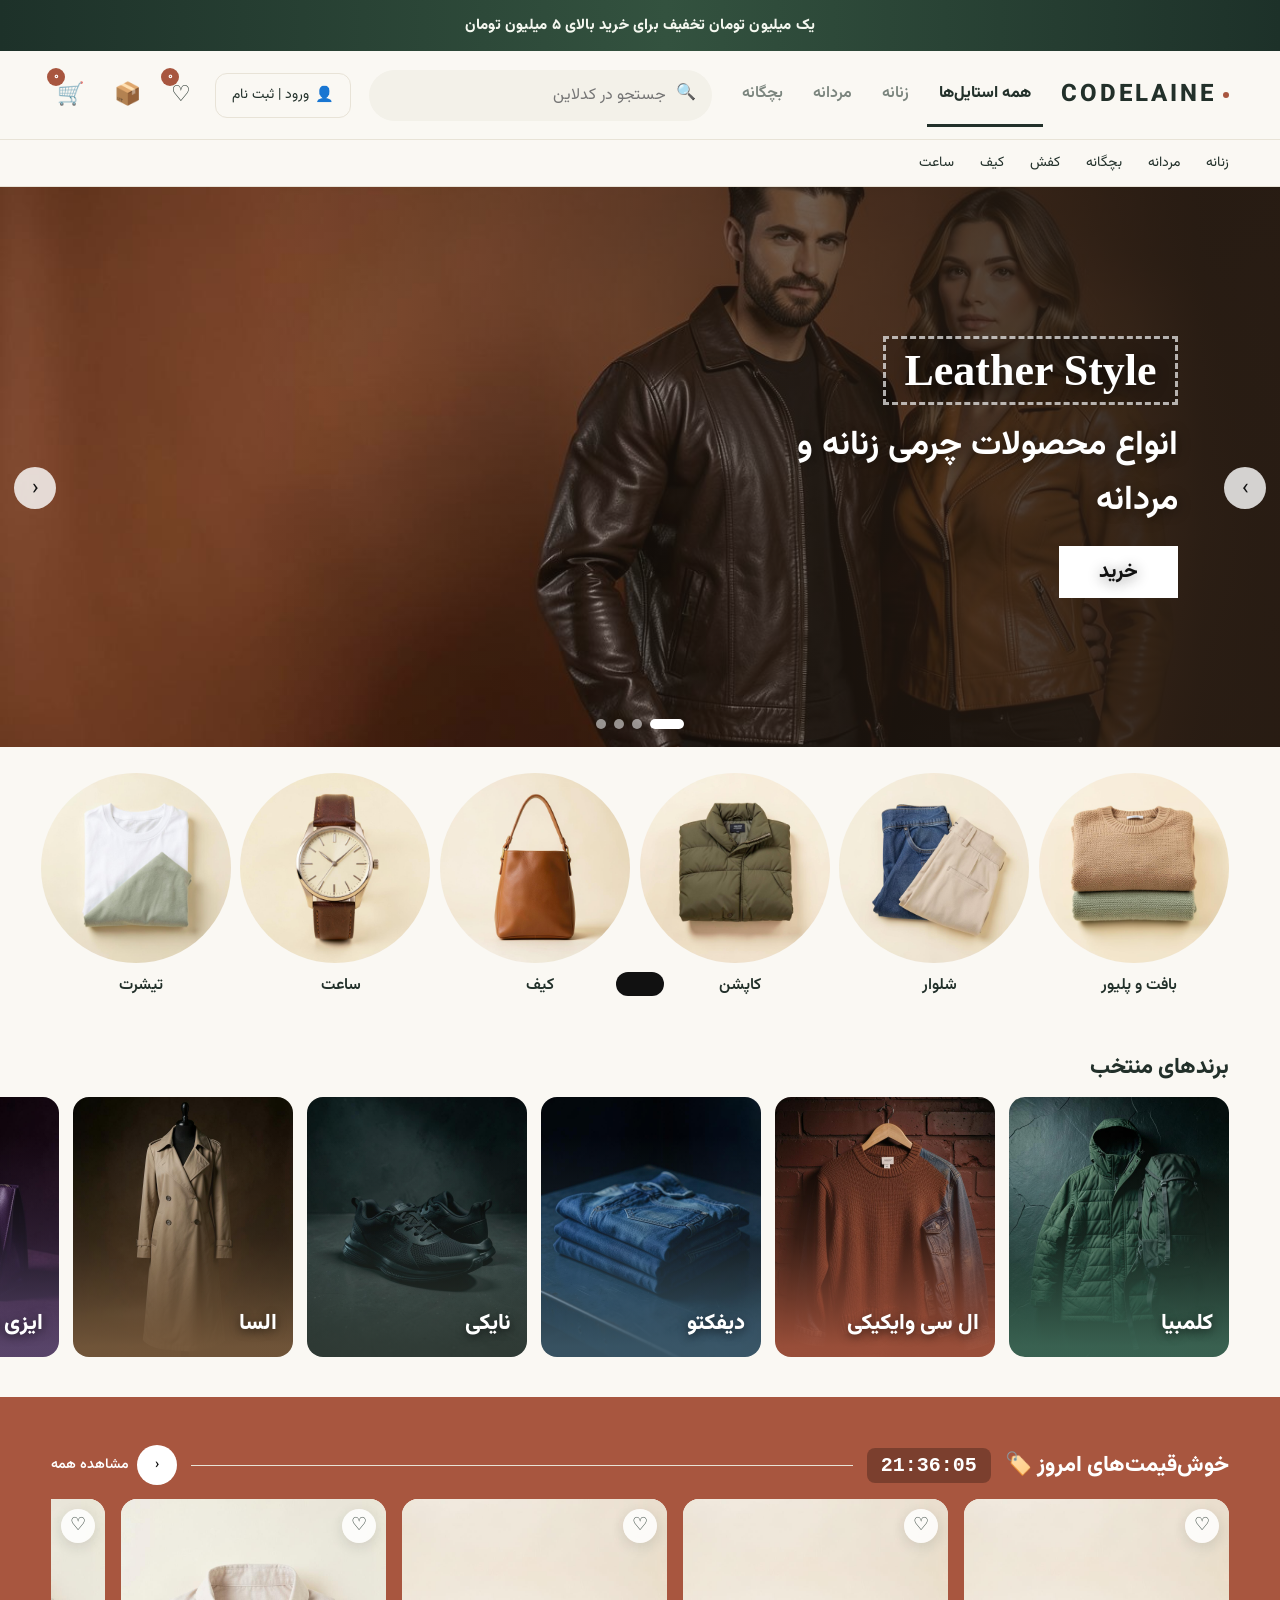
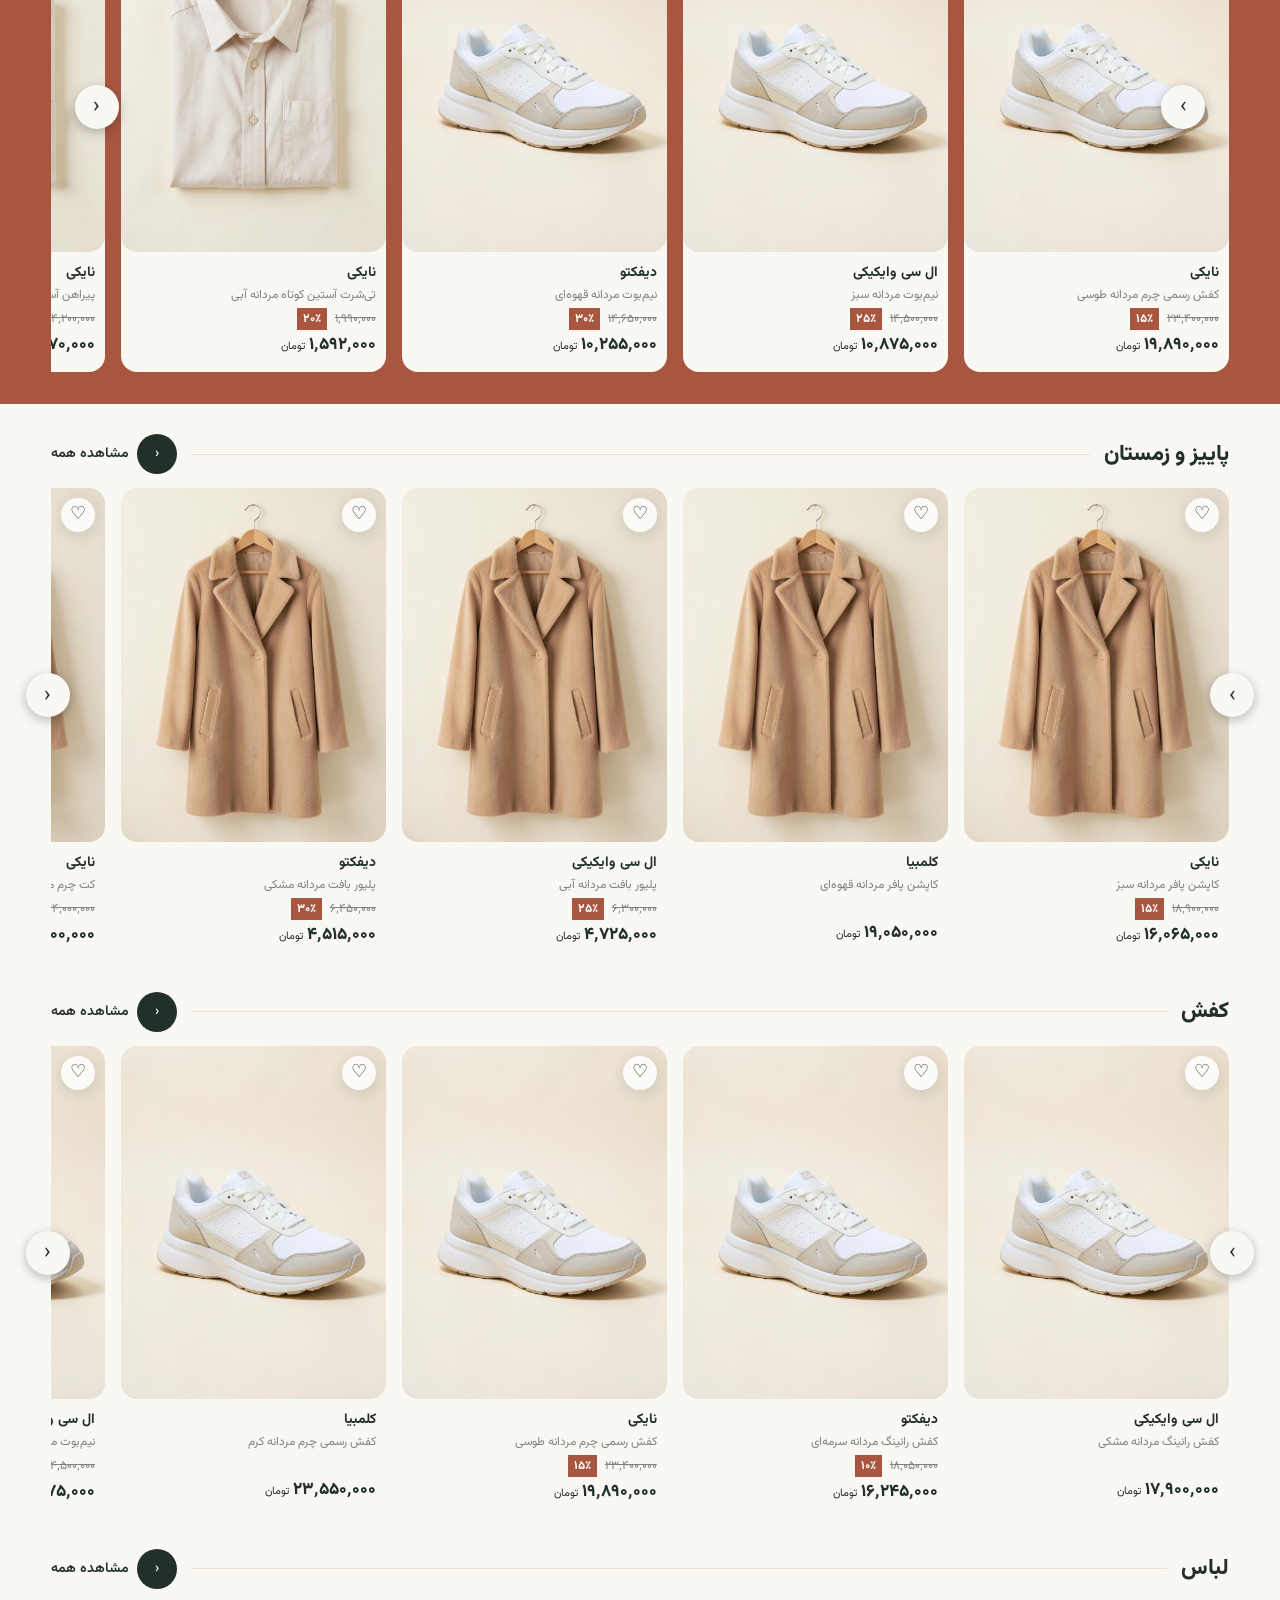
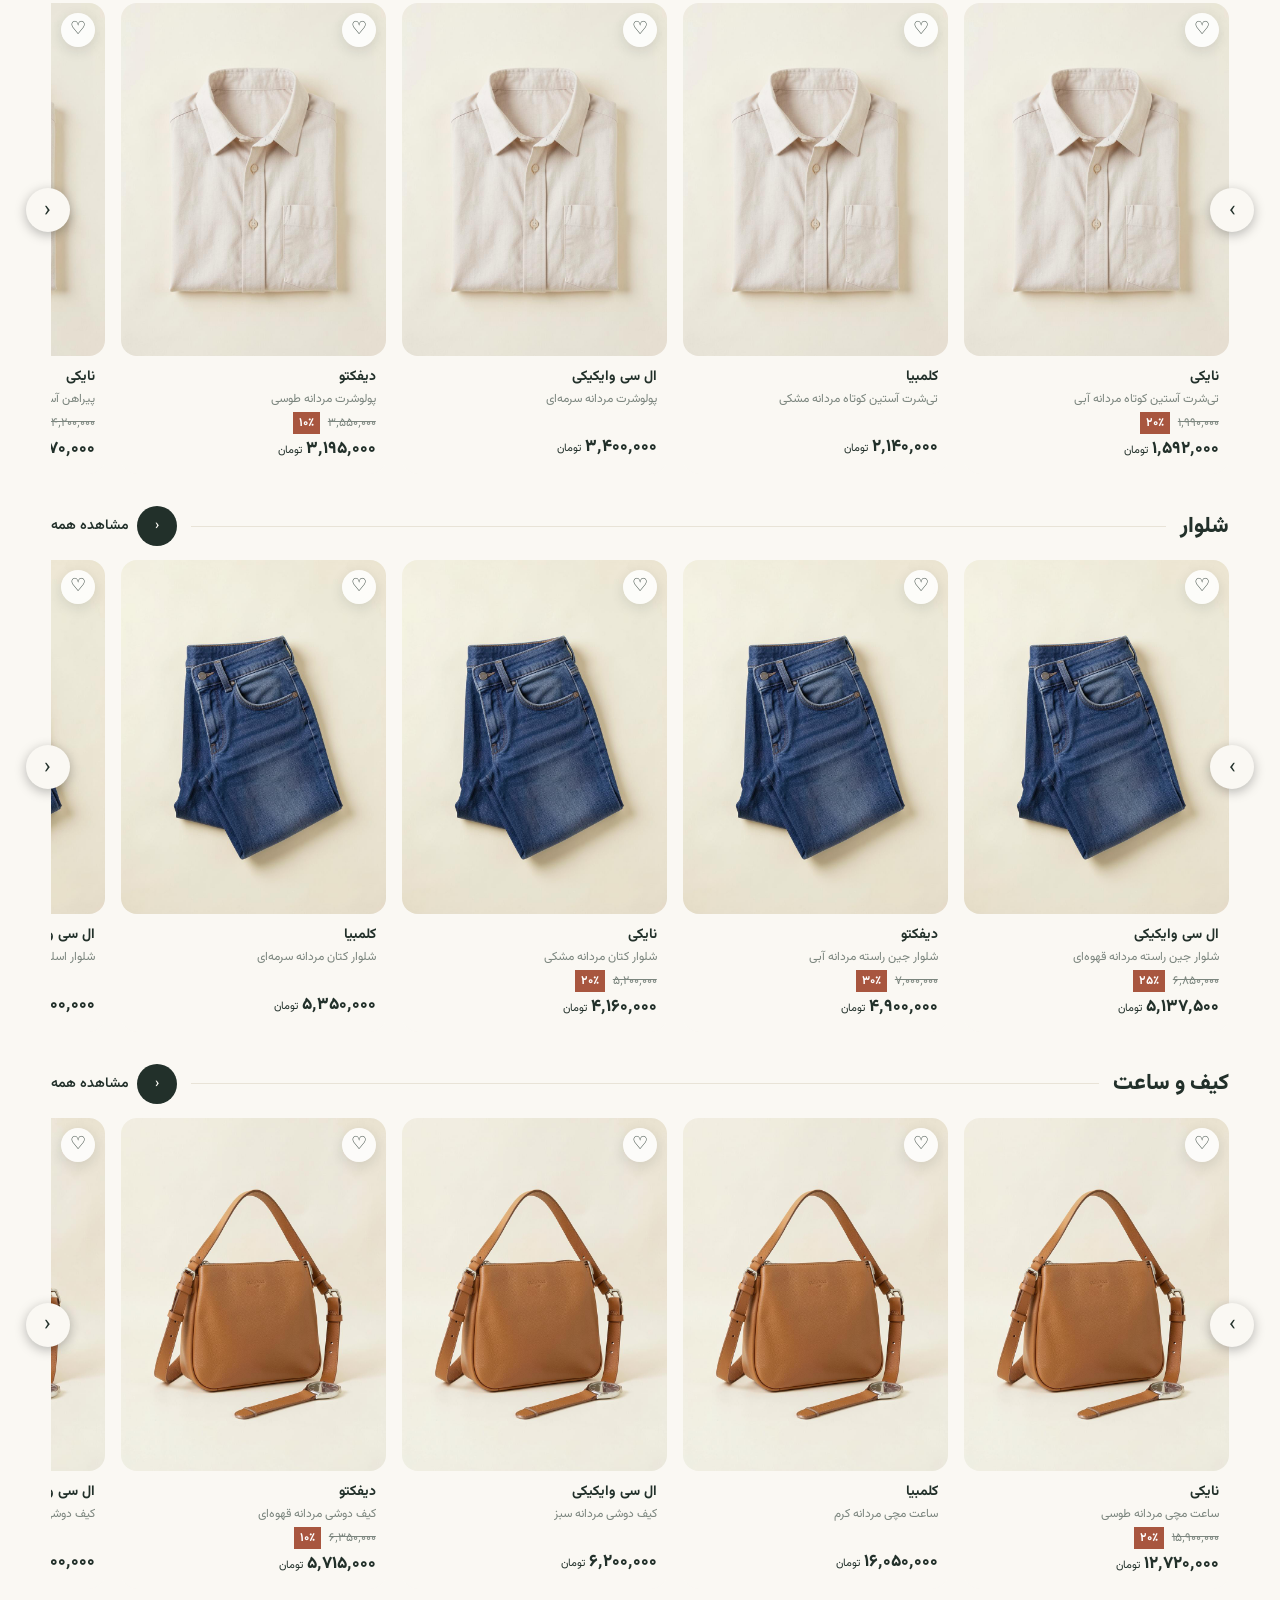
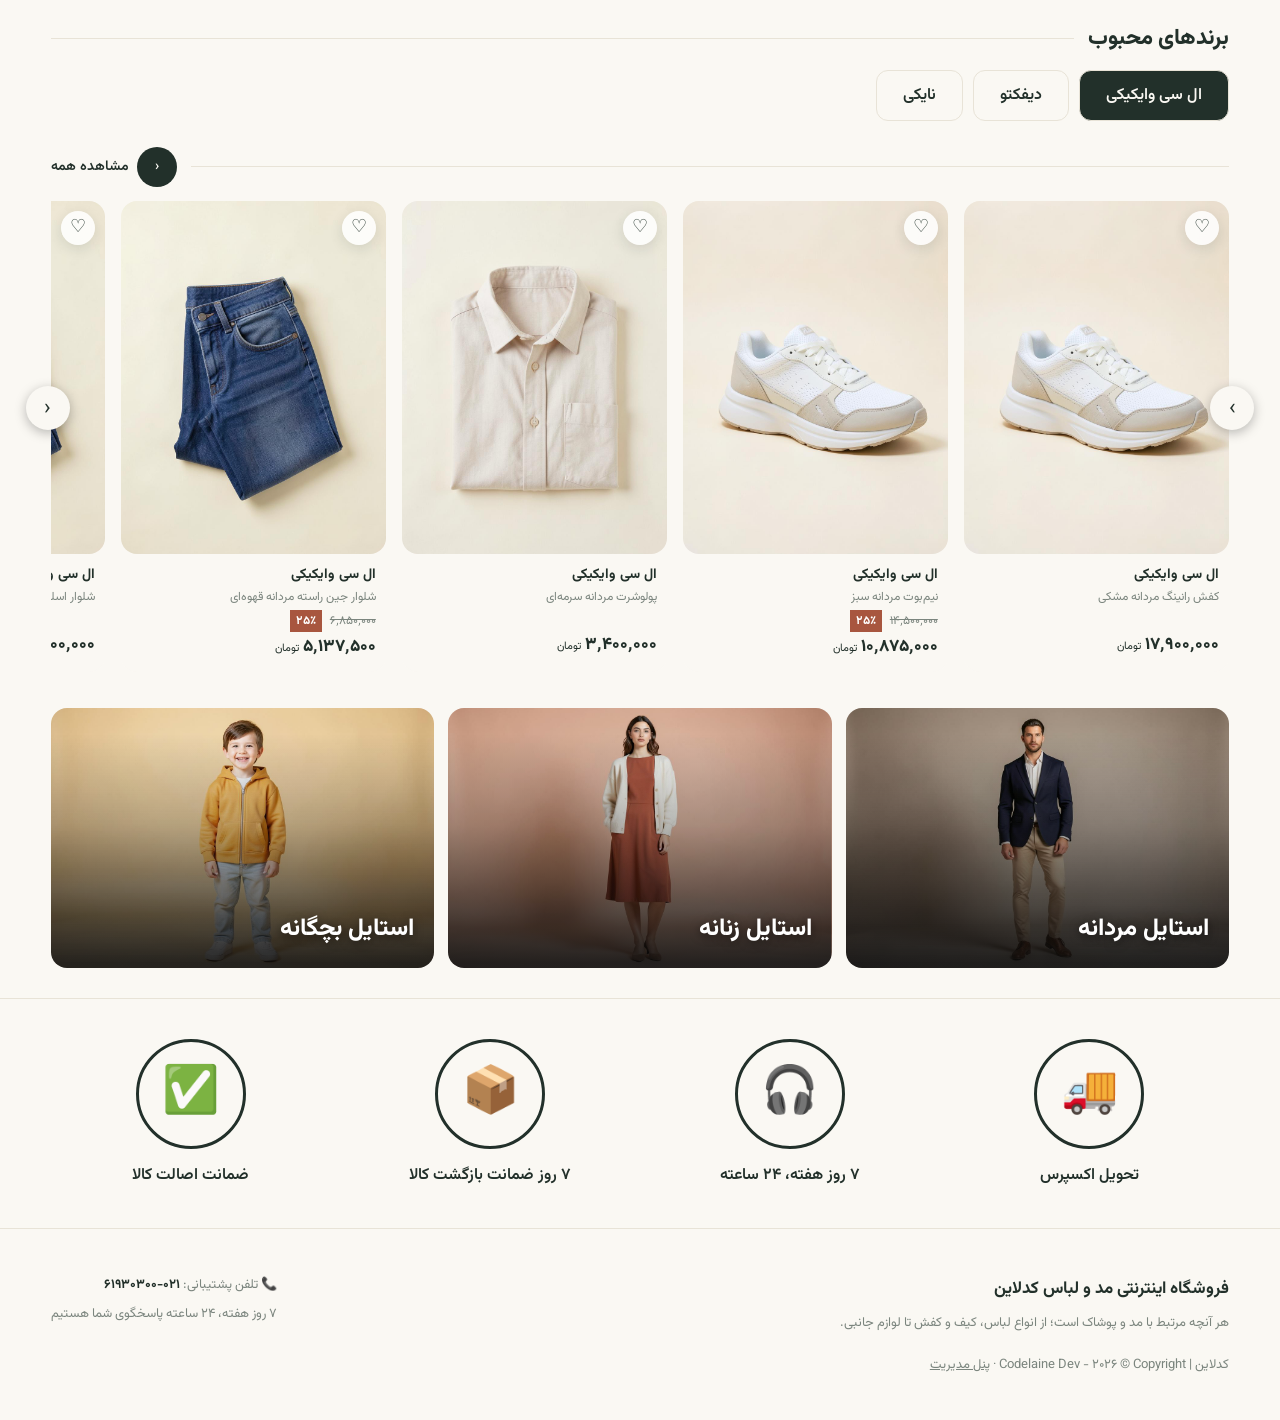
==== index.html @ 4e181017 "Codelaine storefront: static shop plus Flask backend" ====
<!doctype html>
<html lang="fa" dir="rtl">
  <head>
    <meta charset="utf-8" />
    <meta
      name="viewport"
      content="width=device-width, initial-scale=1, viewport-fit=cover"
    />
    <title>کدلاین | فروشگاه اینترنتی مد و لباس</title>
    <meta name="theme-color" content="#f7f4ee" />
    <link rel="preconnect" href="https://fonts.googleapis.com" />
    <link
      href="https://fonts.googleapis.com/css2?family=Vazirmatn:wght@400;600;800&display=swap"
      rel="stylesheet"
    />
    <link rel="stylesheet" href="css/style.css?v=4" />
  </head>
  <body>
    <div id="site-header"></div>
    <main id="app"></main>
    <div id="site-overlays"></div>

    <script src="js/utils.js?v=4"></script>
    <script src="js/data.js?v=4"></script>
    <script src="js/store.js?v=4"></script>
    <script src="js/components.js?v=4"></script>
    <script src="js/home.js?v=4"></script>
  </body>
</html>
---- css/style.css ----
:root {
  --bg: #faf8f3;
  --fg: #22302a;
  --mut: #7b857e;
  --line: #e8e3d7;
  --card: #edf2ec;
  --soft: #f3f1e9;
  --red: #a8563f;
  --promo: #22372e;
  --shadow: 0 10px 28px #2a3a2f14;
  color-scheme: light;
  box-sizing: border-box;
  padding-top: env(safe-area-inset-top, 0px);
  padding-bottom: env(safe-area-inset-bottom, 0px);
}
html {
  scroll-padding-top: 150px;
}
* {
  box-sizing: border-box;
  margin: 0;
  padding: 0;
}
body {
  font-family: Vazirmatn, Tahoma, sans-serif;
  background: var(--bg);
  color: var(--fg);
  overflow-x: hidden;
}
button,
input {
  font: inherit;
  color: inherit;
  border: 0;
  background: none;
  cursor: pointer;
}
input {
  cursor: text;
}
.promo {
  background: linear-gradient(90deg, #1d3129, #33523f 52%, #1d3129);
  color: #f4f7ef;
  text-align: center;
  padding: 14px 10px;
  font-weight: 800;
  font-size: 15px;
  letter-spacing: 0.2px;
}
.hd {
  position: sticky;
  top: env(safe-area-inset-top, 0px);
  z-index: 20;
  background: var(--bg);
  border-bottom: 1px solid var(--line);
}
.bar {
  display: flex;
  align-items: center;
  gap: 18px;
  padding: 12px 4%;
  max-width: 1500px;
  margin: auto;
}
.logo {
  text-decoration: none;
  color: inherit;
  font-size: 24px;
  letter-spacing: 3px;
  font-family: Vazirmatn, Arial, sans-serif;
  font-weight: 800;
  direction: ltr;
}
.logo::after {
  content: "";
  display: inline-block;
  width: 6px;
  height: 6px;
  margin-inline-start: 7px;
  border-radius: 50%;
  background: var(--red);
  vertical-align: middle;
}
.tabs {
  display: flex;
  gap: 6px;
}
.tabs a {
  display: block;
  text-decoration: none;
  padding: 18px 12px;
  color: var(--mut);
  border-bottom: 3px solid transparent;
  font-weight: 600;
}
.tabs a.on {
  color: var(--fg);
  border-color: var(--fg);
  font-weight: 800;
}
.search {
  position: relative;
  flex: 1;
  max-width: 520px;
  margin-inline-start: auto;
}
.search input {
  width: 100%;
  background: var(--soft);
  border-radius: 30px;
  padding: 13px 46px 13px 16px;
  outline: 0;
}
.search .ic {
  position: absolute;
  right: 16px;
  top: 11px;
  color: var(--mut);
}
#sug {
  position: absolute;
  top: 52px;
  inset-inline: 0;
  background: var(--bg);
  border: 1px solid var(--line);
  border-radius: 14px;
  box-shadow: 0 12px 30px #0003;
  display: none;
  overflow: hidden;
}
#sug div {
  display: flex;
  gap: 10px;
  align-items: center;
  padding: 10px 14px;
  cursor: pointer;
}
#sug div:hover {
  background: var(--soft);
}
.ib {
  position: relative;
  font-size: 22px;
  padding: 6px;
}
.ib b {
  position: absolute;
  top: -4px;
  left: -4px;
  background: var(--red);
  color: #fff;
  border-radius: 20px;
  font-size: 11px;
  min-width: 18px;
  height: 18px;
  line-height: 18px;
  text-align: center;
}
.login {
  display: inline-flex;
  align-items: center;
  gap: 6px;
  border: 1px solid var(--line);
  padding: 10px 16px;
  border-radius: 12px;
  font-size: 14px;
  transition: border-color 0.2s ease, background 0.2s ease;
}
.login:hover {
  border-color: var(--red);
}
.login-ico {
  font-size: 15px;
}
.sub {
  display: flex;
  gap: 26px;
  padding: 12px 4%;
  max-width: 1500px;
  margin: auto;
  overflow-x: auto;
  font-size: 14px;
  border-top: 1px solid var(--line);
  white-space: nowrap;
}
.sub a {
  color: var(--fg);
  cursor: pointer;
}
.sub a:hover {
  color: var(--red);
}
main {
  max-width: 1500px;
  margin: auto;
}
.hero {
  position: relative;
  height: min(52vw, 560px);
  overflow: hidden;
  margin-top: 0;
}
.slide { background-size: cover; background-position: center;
  position: absolute;
  inset: 0;
  display: flex;
  align-items: center;
  justify-content: flex-start;
  padding: 0 8%;
  opacity: 0;
  transition: opacity 0.8s;
  color: #fff;
}
.slide.on {
  opacity: 1;
}
.slide .t { text-shadow: 0 2px 14px #0007;
  max-width: 420px;
  z-index: 2;
}
.slide .tag {
  display: inline-block;
  font:
    700 clamp(22px, 4vw, 44px) Georgia,
    serif;
  border: 3px dashed #ffffffaa;
  padding: 6px 18px;
  background: #0003;
  margin-bottom: 14px;
  direction: ltr;
}
.slide h2 {
  font-size: clamp(20px, 3vw, 34px);
  margin-bottom: 18px;
  line-height: 1.6;
}
.slide .btn {
  display: inline-block;
  text-decoration: none;
  background: #fff;
  color: #111;
  padding: 10px 40px;
  font-size: 20px;
  font-weight: 800;
}
.slide .em {
  position: absolute;
  inset-inline-end: 8%;
  font-size: clamp(100px, 22vw, 300px);
  opacity: 0.9;
  filter: drop-shadow(0 20px 20px #0004);
}
.dots {
  position: absolute;
  bottom: 18px;
  inset-inline: 0;
  display: flex;
  gap: 8px;
  justify-content: center;
  z-index: 3;
}
.dots i {
  width: 10px;
  height: 10px;
  border-radius: 10px;
  background: #fff8;
  cursor: pointer;
  transition: 0.3s;
}
.dots i.on {
  width: 34px;
  background: #fff;
}
.hn {
  position: absolute;
  top: 50%;
  z-index: 3;
  background: #fffc;
  color: #111;
  width: 42px;
  height: 42px;
  border-radius: 50%;
  font-size: 22px;
}
.cats {
  display: flex;
  gap: 20px;
  justify-content: space-around;
  padding: 26px 4%;
  overflow-x: auto;
}
.cat {
  text-align: center;
  min-width: 120px;
  cursor: pointer;
  font-weight: 600;
}
.cat .c { overflow: hidden; background: var(--card);
  width: min(190px, 28vw);
  aspect-ratio: 1;
  border-radius: 50%;
  background: var(--soft);
  display: grid;
  place-items: center;
  font-size: clamp(54px, 8vw, 96px);
  transition: 0.3s;
  margin: 0 auto 10px;
}
.cat:hover .c {
  transform: scale(1.07) rotate(-4deg);
  background: var(--card);
}
.h2 {
  font-size: 22px;
  font-weight: 800;
  padding: 26px 4% 12px;
}
.brands {
  display: flex;
  gap: 14px;
  overflow-x: auto;
  padding: 0 4% 10px;
}
.brand { background-size: cover; background-position: center; text-shadow: 0 2px 10px #0009;
  min-width: 220px;
  height: 260px;
  border-radius: 16px;
  display: flex;
  align-items: flex-end;
  padding: 16px;
  color: #fff;
  font-weight: 800;
  font-size: 22px;
  cursor: pointer;
  transition: 0.3s;
}
.brand:hover {
  transform: translateY(-6px);
}
.deal {
  background: var(--red);
  color: #fff;
  margin: 30px 0;
  padding: 22px 4% 26px;
}
.deal .top {
  display: flex;
  align-items: center;
  gap: 14px;
  margin-bottom: 16px;
}
.deal h3 {
  font-size: 24px;
}
.cd {
  margin-inline-start: auto;
  font: 700 20px monospace;
  direction: ltr;
  background: #0004;
  padding: 6px 14px;
  border-radius: 8px;
}
.sec {
  position: relative;
  padding: 0 4%;
}
.sh {
  display: flex;
  align-items: center;
  gap: 14px;
  margin: 26px 0 14px;
}
.sh h3 {
  font-size: 22px;
  font-weight: 800;
}
.sh hr {
  flex: 1;
  border: 0;
  border-top: 1px solid var(--line);
}
.all {
  display: flex;
  align-items: center;
  gap: 8px;
  font-size: 14px;
  font-weight: 600;
}
.all i,
.deal .all i {
  width: 40px;
  height: 40px;
  border-radius: 50%;
  background: var(--fg);
  color: var(--bg);
  display: grid;
  place-items: center;
  font-style: normal;
}
.deal .all i {
  background: #fff;
  color: #111;
}
.rail {
  display: flex;
  gap: 16px;
  overflow-x: auto;
  scroll-snap-type: x mandatory;
  scrollbar-width: none;
  padding-bottom: 6px;
}
.rail::-webkit-scrollbar {
  display: none;
}
.card {
  flex: 0 0 clamp(150px, 22vw, 265px);
  scroll-snap-align: start;
  position: relative;
  cursor: pointer;
  background: var(--bg);
  color: var(--fg);
  padding-bottom: 10px;
  border-radius: 16px;
  transition: transform 0.25s ease, box-shadow 0.25s ease;
}
.card:hover {
  transform: translateY(-4px);
  box-shadow: var(--shadow);
}
.deal .card {
  padding: 0 0 12px;
}
.img {
  aspect-ratio: 3/4;
  display: grid;
  place-items: center;
  font-size: clamp(60px, 9vw, 110px);
  overflow: hidden;
  border-radius: 16px;
}
.img img {
  width: 100%;
  height: 100%;
  object-fit: cover;
  display: block;
  transition: transform 0.45s ease;
}
.card:hover .img img {
  transform: scale(1.06);
}
.img span {
  transition: 0.4s;
}
.card:hover .img span {
  transform: scale(1.15) rotate(-5deg);
}
.wish {
  position: absolute;
  top: 10px;
  right: 10px;
  width: 34px;
  height: 34px;
  border-radius: 50%;
  background: #ffffffd9;
  color: #2a3a32;
  font-size: 18px;
  z-index: 2;
  box-shadow: 0 4px 14px #1b2a211f;
  backdrop-filter: blur(6px);
}
.wish.on {
  color: var(--red);
}
.card b {
  display: block;
  padding: 10px 10px 0;
  font-size: 14px;
}
.card p {
  padding: 2px 10px;
  font-size: 12px;
  color: var(--mut);
  height: 20px;
  overflow: hidden;
  white-space: nowrap;
  text-overflow: ellipsis;
}
.pr {
  padding: 4px 10px 0;
  font-size: 12px;
  display: flex;
  gap: 8px;
  align-items: center;
  min-height: 24px;
}
.pr s {
  color: var(--mut);
}
.off {
  background: var(--red);
  color: #fff;
  font-style: normal;
  padding: 2px 6px;
  font-weight: 700;
}
.now {
  padding: 2px 10px;
  font-weight: 800;
  font-size: 17px;
}
.now small {
  font-size: 11px;
  font-weight: 400;
}
.rn {
  position: absolute;
  top: 45%;
  width: 44px;
  height: 44px;
  border-radius: 50%;
  background: var(--bg);
  color: var(--fg);
  box-shadow: 0 3px 12px #0004;
  font-size: 22px;
  z-index: 3;
}
.bt {
  display: flex;
  gap: 10px;
  margin-bottom: 14px;
  flex-wrap: wrap;
}
.bt button {
  padding: 12px 26px;
  border: 1px solid var(--line);
  border-radius: 12px;
  font-weight: 600;
}
.bt button.on {
  background: var(--fg);
  color: var(--bg);
}
.ban {
  display: grid;
  grid-template-columns: repeat(3, 1fr);
  gap: 14px;
  padding: 30px 4%;
}
.ban a { background-size: cover; background-position: center; text-shadow: 0 2px 10px #0008;
  text-decoration: none;
  height: 260px;
  border-radius: 16px;
  display: flex;
  align-items: flex-end;
  padding: 20px;
  font: 800 24px Vazirmatn;
  color: #fff;
  cursor: pointer;
  position: relative;
  overflow: hidden;
}
.ban a span {
  position: absolute;
  font-size: 150px;
  top: 10px;
  inset-inline-end: 20px;
  transition: 0.4s;
}
.ban a:hover span {
  transform: scale(1.2);
}
.feat {
  display: grid;
  grid-template-columns: repeat(4, 1fr);
  gap: 20px;
  text-align: center;
  padding: 40px 4%;
  border-top: 1px solid var(--line);
  font-weight: 600;
}
.feat div i {
  display: grid;
  place-items: center;
  width: 110px;
  height: 110px;
  margin: 0 auto 14px;
  border: 3px solid var(--fg);
  border-radius: 50%;
  font-size: 46px;
  font-style: normal;
}
.ft {
  padding: 26px 4% 40px;
  border-top: 1px solid var(--line);
  color: var(--mut);
  font-size: 13px;
  line-height: 2.2;
}
.ft h4 {
  color: var(--fg);
  font-size: 17px;
}
.ft .row {
  display: flex;
  justify-content: space-between;
  gap: 20px;
  flex-wrap: wrap;
  margin-top: 16px;
}
.ov {
  position: fixed;
  inset: 0;
  background: #0008;
  z-index: 50;
  display: none;
  place-items: center;
  padding: 16px;
}
.ov.on {
  display: grid;
}
.md {
  background: var(--bg);
  border-radius: 20px;
  box-shadow: 0 24px 60px #1b2a2130;
  max-width: 760px;
  width: 100%;
  max-height: 90vh;
  overflow: auto;
  display: grid;
  grid-template-columns: 1fr 1fr;
  position: relative;
}
.md.sm {
  max-width: 380px;
  display: block;
  padding: 28px;
}
.md .x {
  position: absolute;
  top: 10px;
  left: 10px;
  font-size: 22px;
  z-index: 2;
}
.md .info {
  padding: 30px;
  display: flex;
  flex-direction: column;
  gap: 12px;
}
.chips {
  display: flex;
  gap: 8px;
  flex-wrap: wrap;
}
.chips button {
  border: 1px solid var(--line);
  padding: 8px 16px;
  border-radius: 10px;
  transition: background 0.2s ease, color 0.2s ease;
}
.chips button.on {
  background: var(--fg);
  color: var(--bg);
}
.pb {
  background: var(--fg);
  color: var(--bg);
  padding: 14px;
  border-radius: 14px;
  font-weight: 800;
  width: 100%;
  margin-top: 6px;
  transition: transform 0.2s ease, opacity 0.2s ease;
}
.pb:hover {
  transform: translateY(-2px);
}
.pb:disabled {
  opacity: 0.55;
  transform: none;
}
.md input {
  width: 100%;
  background: var(--soft);
  padding: 13px;
  border-radius: 10px;
  margin: 12px 0;
  outline: 0;
  direction: ltr;
  text-align: center;
}
#drawer {
  position: fixed;
  top: 0;
  bottom: 0;
  left: 0;
  width: min(400px, 100%);
  background: var(--bg);
  z-index: 60;
  transform: translateX(-105%);
  transition: 0.35s;
  display: flex;
  flex-direction: column;
  box-shadow: 6px 0 30px #0005;
  padding-top: env(safe-area-inset-top, 0px);
}
#drawer {
  visibility: hidden;
  transition:
    transform 0.35s,
    visibility 0s 0.35s;
}
#drawer.on {
  transform: none;
  visibility: visible;
  transition: transform 0.35s;
}
#drawer header {
  display: flex;
  justify-content: space-between;
  padding: 16px;
  font-weight: 800;
  border-bottom: 1px solid var(--line);
}
#ci {
  flex: 1;
  overflow: auto;
  padding: 10px 16px;
}
.ci {
  display: flex;
  gap: 12px;
  align-items: center;
  padding: 12px 0;
  border-bottom: 1px solid var(--line);
  font-size: 13px;
}
.ci .th {
  width: 64px;
  height: 80px;
  background: var(--card);
  display: grid;
  place-items: center;
  font-size: 36px;
  flex: none;
}
.q {
  display: flex;
  gap: 8px;
  align-items: center;
  margin-top: 6px;
}
.q button {
  width: 26px;
  height: 26px;
  border: 1px solid var(--line);
  border-radius: 50%;
}
.cf {
  padding: 16px;
  border-top: 1px solid var(--line);
}
.pg {
  height: 8px;
  background: var(--soft);
  border-radius: 8px;
  overflow: hidden;
  margin: 6px 0 12px;
}
.pg i {
  display: block;
  height: 100%;
  background: var(--red);
  transition: 0.5s;
}
#toast {
  position: fixed;
  bottom: calc(24px + env(safe-area-inset-bottom, 0px));
  left: 50%;
  transform: translate(-50%, 120px);
  background: #111;
  color: #fff;
  padding: 12px 24px;
  border-radius: 30px;
  z-index: 90;
  transition: 0.4s;
  font-size: 14px;
}
#toast.on {
  transform: translate(-50%, 0);
}
@media (max-width: 800px) {
  .tabs {
    order: 5;
    width: 100%;
    overflow: auto;
  }
  .bar {
    flex-wrap: wrap;
    gap: 8px;
  }
  .search {
    order: 4;
    flex-basis: 100%;
    max-width: none;
  }
  .md {
    grid-template-columns: 1fr;
  }
  .feat {
    grid-template-columns: 1fr 1fr;
  }
  .ban {
    grid-template-columns: 1fr;
  }
  .login {
    display: none;
  }
  .rn {
    display: none;
  }
}

/* لایه‌های شناور (مودال، سبد، پیام) */
#site-overlays {
  display: contents;
}
.deal .sec {
  padding: 0;
}
.sh .cd {
  margin-inline-start: 0;
}
.sec.expanded .rail {
  flex-wrap: wrap;
  overflow: visible;
}
.sec.expanded .card {
  flex: 0 0 calc(25% - 12px);
}
.sec.expanded .rn {
  display: none;
}
.cat-hero { background-size: cover; background-position: center;
  display: flex;
  align-items: center;
  justify-content: space-between;
  gap: 20px;
  margin: 20px 4% 0;
  padding: 34px 40px;
  color: #fff;
  border-radius: 6px;
  overflow: hidden;
}
.cat-hero h1 {
  font-size: clamp(24px, 4vw, 40px);
  margin-bottom: 8px;
}
.cat-hero p {
  opacity: 0.85;
}
.cat-hero .em {
  font-size: clamp(80px, 14vw, 170px);
  filter: drop-shadow(0 14px 14px #0005);
}
.pills {
  display: flex;
  gap: 10px;
  flex-wrap: wrap;
  padding: 18px 4% 0;
}
.pills a {
  padding: 9px 20px;
  border: 1px solid var(--line);
  border-radius: 30px;
  text-decoration: none;
  color: var(--fg);
  font-weight: 600;
  font-size: 14px;
}
.pills a.on {
  background: var(--fg);
  color: var(--bg);
}
.toolbar {
  display: flex;
  gap: 16px;
  align-items: center;
  flex-wrap: wrap;
  padding: 18px 4% 0;
  font-size: 14px;
}
.toolbar select {
  background: var(--soft);
  color: var(--fg);
  padding: 9px 14px;
  border: 1px solid var(--line);
  border-radius: 8px;
  font: inherit;
}
.toolbar label {
  display: flex;
  gap: 6px;
  align-items: center;
  cursor: pointer;
}
.empty {
  padding: 30px 0;
  color: var(--mut);
}
@media (max-width: 800px) {
  .sec.expanded .card {
    flex-basis: calc(50% - 8px);
  }
  .cat-hero { background-size: cover; background-position: center;
    padding: 24px;
  }
}

/* ---------- پیگیری سفارش ---------- */
.tk-in {
  width: 100%;
  padding: 10px 12px;
  border: 1px solid var(--line);
  border-radius: 8px;
  background: var(--bg);
  color: var(--fg);
  font: inherit;
  font-size: 14px;
}
.tk-in:focus {
  outline: none;
  border-color: var(--red);
}
.tk-link {
  border: 0;
  background: transparent;
  color: var(--red);
  font: inherit;
  font-size: 12px;
  cursor: pointer;
  text-decoration: underline;
}
.tk {
  padding: 4px;
  display: grid;
  gap: 10px;
}
.tk-mut {
  color: var(--mut);
  font-size: 13px;
}
.tk-code {
  display: flex;
  align-items: center;
  gap: 10px;
  background: var(--soft);
  border: 1px dashed var(--line);
  border-radius: 10px;
  padding: 12px 14px;
}
.tk-code b {
  font-size: 22px;
  letter-spacing: 1px;
  direction: ltr;
}
.tk-code button {
  margin-right: auto;
  border: 1px solid var(--line);
  background: var(--bg);
  color: var(--fg);
  border-radius: 8px;
  padding: 5px 12px;
  font: inherit;
  font-size: 12px;
  cursor: pointer;
}
.tk-meta {
  display: flex;
  justify-content: space-between;
  align-items: center;
  gap: 10px;
  font-size: 13px;
  color: var(--mut);
}
.tk-badge {
  background: var(--fg);
  color: var(--bg);
  border-radius: 20px;
  padding: 4px 12px;
  font-weight: 800;
  font-size: 12px;
}
.tk-badge.bad {
  background: var(--red);
  color: #fff;
}
.tk-cancel {
  color: var(--red);
  font-weight: 800;
  font-size: 13px;
}
.tk-steps {
  display: flex;
  gap: 4px;
}
.tk-steps .st {
  flex: 1;
  text-align: center;
  font-size: 11px;
  color: var(--mut);
}
.tk-steps .st i {
  display: block;
  height: 5px;
  border-radius: 4px;
  background: var(--line);
  margin-bottom: 6px;
}
.tk-steps .st.on {
  color: var(--fg);
  font-weight: 800;
}
.tk-steps .st.on i {
  background: var(--red);
}
.tk-h {
  font-size: 14px;
  margin-top: 4px;
}
.tk-item {
  display: flex;
  gap: 8px;
  align-items: center;
  padding: 8px 0;
  border-bottom: 1px solid var(--line);
  font-size: 13px;
}
.tk-item span:first-child {
  flex: 1;
}
.tk-sum {
  display: grid;
  gap: 6px;
  font-size: 13px;
  padding-top: 6px;
}
.tk-sum div {
  display: flex;
  justify-content: space-between;
}
.tk-sum .tk-pay {
  font-weight: 800;
  font-size: 15px;
  border-top: 1px solid var(--line);
  padding-top: 8px;
}

/* =====================================================================
   نسخهٔ موبایل فروشگاه
   ===================================================================== */
html {
  -webkit-text-size-adjust: 100%;
  text-size-adjust: 100%;
}
body {
  -webkit-tap-highlight-color: transparent;
}
button,
a {
  touch-action: manipulation;
}
.credit {
  margin-top: 10px;
  font-size: 12px;
  color: var(--mut);
}
.credit b {
  color: var(--fg);
  font-family: Arial, sans-serif;
  letter-spacing: 0.3px;
  direction: ltr;
  unicode-bidi: isolate;
  display: inline-block;
}

/* روی صفحه‌های لمسی hover نداریم؛ انیمیشن‌های hover خاموش شوند */
@media (hover: none) {
  .card:hover .img span,
  .cat:hover .c,
  .brand:hover,
  .ban a:hover span {
    transform: none;
  }
}

@media (max-width: 800px) {
  html {
    scroll-padding-top: 110px;
  }

  /* ---- هدر: فقط ردیف لوگو و آیکون‌ها ثابت می‌ماند ---- */
  .promo {
    padding: 9px 12px;
    font-size: 13px;
    line-height: 1.7;
  }
  .hd {
    transition: transform 0.25s ease;
  }
  .hd.away {
    transform: translateY(-110%);
  }
  .bar {
    padding: 8px 3%;
    gap: 6px;
  }
  .logo {
    font-size: 20px;
    letter-spacing: 1.5px;
    margin-inline-end: auto;
  }
  .login {
    display: grid;
    place-items: center;
    width: 44px;
    height: 44px;
    padding: 0;
    border: 0;
    border-radius: 50%;
    background: var(--soft);
    font-size: 19px;
    flex: none;
  }
  .login-txt {
    display: none;
  }
  .ib {
    font-size: 21px;
    min-width: 40px;
    min-height: 44px;
    padding: 6px;
  }
  .ib b {
    top: 4px;
    left: 4px;
  }
  .search {
    margin-inline-start: 0;
  }
  .search input {
    font-size: 16px; /* جلوگیری از زوم خودکار iOS */
    padding: 11px 44px 11px 14px;
  }
  .search .ic {
    top: 9px;
  }
  .tabs {
    gap: 0;
    scrollbar-width: none;
  }
  .tabs::-webkit-scrollbar,
  .sub::-webkit-scrollbar,
  .cats::-webkit-scrollbar,
  .brands::-webkit-scrollbar,
  .bt::-webkit-scrollbar,
  .pills::-webkit-scrollbar {
    display: none;
  }
  .tabs a {
    flex: 1 0 auto;
    padding: 10px 14px;
    text-align: center;
    white-space: nowrap;
    font-size: 14px;
  }
  .sub {
    display: none;
    padding: 10px 4%;
    gap: 20px;
    font-size: 13px;
    scrollbar-width: none;
  }
  .sub a {
    padding: 2px 0;
  }

  /* ---- اسلایدر ---- */
  .hero {
    height: clamp(300px, 80vw, 420px);
  }
  .slide { background-size: cover; background-position: center;
    padding: 0 6%;
  }
  .slide .t { text-shadow: 0 2px 14px #0007;
    max-width: 64%;
  }
  .slide .tag {
    border-width: 2px;
    padding: 4px 12px;
    margin-bottom: 10px;
  }
  .slide h2 {
    margin-bottom: 14px;
  }
  .slide .btn {
    padding: 8px 28px;
    font-size: 16px;
  }
  .slide .em {
    font-size: clamp(90px, 34vw, 150px);
    inset-inline-end: 3%;
    bottom: 22px;
  }
  .hn {
    display: none; /* در موبایل با کشیدن انگشت عوض می‌شود */
  }
  .dots {
    bottom: 10px;
  }

  /* ---- دسته‌ها و برندها ---- */
  .cats {
    justify-content: flex-start;
    gap: 14px;
    padding: 16px 4%;
    scrollbar-width: none;
  }
  .cat {
    flex: none;
    min-width: 84px;
    font-size: 13px;
  }
  .cat .c { overflow: hidden; background: var(--card);
    width: 88px;
    font-size: 38px;
    margin-bottom: 6px;
  }
  .h2 {
    font-size: 18px;
    padding: 18px 4% 8px;
  }
  .brands {
    gap: 10px;
    scrollbar-width: none;
  }
  .brand { background-size: cover; background-position: center; text-shadow: 0 2px 10px #0009;
    flex: none;
    min-width: 150px;
    height: 170px;
    padding: 12px;
    font-size: 17px;
  }

  /* ---- ردیف محصولات ---- */
  .deal {
    margin: 20px 0;
    padding: 14px 4% 18px;
  }
  .sh {
    gap: 10px;
    margin: 18px 0 10px;
  }
  .sh h3 {
    font-size: 18px;
  }
  .all {
    font-size: 13px;
    gap: 6px;
  }
  .all i,
  .deal .all i {
    width: 32px;
    height: 32px;
  }
  .cd {
    font-size: 15px;
    padding: 4px 10px;
  }
  .rail {
    gap: 10px;
  }
  .card {
    flex: 0 0 clamp(140px, 42vw, 200px);
  }
  .img {
    font-size: clamp(54px, 18vw, 80px);
  }
  .card b {
    font-size: 13px;
  }
  .pr {
    flex-wrap: wrap;
    gap: 6px;
  }
  .now {
    font-size: 15px;
  }
  .wish {
    width: 38px;
    height: 38px;
    top: 8px;
    right: 8px;
  }
  .sec.expanded .card {
    flex-basis: calc(50% - 5px);
  }
  .bt {
    flex-wrap: nowrap;
    overflow-x: auto;
    scrollbar-width: none;
  }
  .bt button {
    flex: none;
    padding: 10px 18px;
    white-space: nowrap;
  }

  /* ---- بنرها، ویژگی‌ها، فوتر ---- */
  .ban {
    padding: 18px 4%;
    gap: 10px;
  }
  .ban a { background-size: cover; background-position: center; text-shadow: 0 2px 10px #0008;
    height: 120px;
    padding: 16px;
    font-size: 19px;
  }
  .ban a span {
    font-size: 80px;
    top: 14px;
  }
  .feat {
    padding: 24px 4%;
    gap: 18px 10px;
    font-size: 13px;
  }
  .feat div i {
    width: 72px;
    height: 72px;
    font-size: 30px;
    border-width: 2px;
  }
  .ft {
    padding: 20px 4% calc(28px + env(safe-area-inset-bottom, 0px));
  }
  .ft .row {
    flex-direction: column;
    gap: 12px;
  }

  /* ---- صفحهٔ دسته‌بندی ---- */
  .cat-hero { background-size: cover; background-position: center;
    margin: 12px 4% 0;
    padding: 20px 18px;
  }
  .cat-hero .em {
    font-size: 80px;
  }
  .pills {
    flex-wrap: nowrap;
    overflow-x: auto;
    scrollbar-width: none;
    padding-top: 14px;
  }
  .pills a {
    flex: none;
    white-space: nowrap;
  }
  .toolbar {
    gap: 10px;
    padding-top: 14px;
  }
  .toolbar select {
    font-size: 16px;
  }

  /* ---- مودال به‌صورت bottom-sheet ---- */
  .ov {
    padding: 0;
    place-items: end stretch;
  }
  .md,
  .md.sm {
    max-width: none;
    width: 100%;
    max-height: 92vh;
    max-height: 92dvh;
    border-radius: 18px 18px 0 0;
  }
  .md.sm {
    padding: 24px 20px calc(24px + env(safe-area-inset-bottom, 0px));
  }
  .md .x {
    top: 10px;
    left: 10px;
    width: 40px;
    height: 40px;
    border-radius: 50%;
    background: var(--bg);
    box-shadow: 0 2px 8px #0003;
  }
  .md > .img {
    min-height: 220px !important;
    font-size: 96px !important;
  }
  .md .info {
    padding: 20px 20px calc(20px + env(safe-area-inset-bottom, 0px));
  }
  .md input {
    font-size: 16px;
  }
  .chips button {
    padding: 10px 16px;
  }

  /* ---- سبد خرید ---- */
  #drawer {
    width: 100%;
  }
  .cf {
    padding-bottom: calc(16px + env(safe-area-inset-bottom, 0px));
  }
  .q button {
    width: 34px;
    height: 34px;
  }
  #toast {
    width: max-content;
    max-width: calc(100% - 32px);
    text-align: center;
    bottom: calc(16px + env(safe-area-inset-bottom, 0px));
  }
}

@media (max-width: 380px) {
  .logo {
    font-size: 20px;
  }
  .slide h2 {
    font-size: 18px;
  }
  .card {
    flex-basis: 44vw;
  }
  .feat div i {
    width: 60px;
    height: 60px;
    font-size: 26px;
  }
}

/* ---------- تصویر محصول در سبد ---------- */
.ci .th {
  overflow: hidden;
  border-radius: 12px;
}
.ci .th img {
  width: 100%;
  height: 100%;
  object-fit: cover;
  display: block;
}

/* ---------- پرداخت ---------- */
.pay {
  display: grid;
  gap: 12px;
}
.pay-hd {
  display: flex;
  align-items: center;
  justify-content: space-between;
  gap: 10px;
}
.pay-hd b {
  font-size: 15px;
}
.pay-secure {
  font-size: 11px;
  color: var(--mut);
}
.pay-total {
  text-align: center;
  background: var(--soft);
  border: 1px solid var(--line);
  border-radius: 16px;
  padding: 14px;
}
.pay-total span {
  display: block;
  color: var(--mut);
  font-size: 12px;
}
.pay-total b {
  font-size: 25px;
  font-weight: 800;
}
.pay-total b small {
  font-size: 12px;
  font-weight: 400;
  color: var(--mut);
}
.pay-card {
  border-radius: 18px;
  padding: 18px;
  color: #f5f8f2;
  background: linear-gradient(135deg, #2f5044, #1b2b23 58%, #14211b);
  box-shadow: 0 16px 32px #1b2a2126;
}
.pay-card .pc-top {
  display: flex;
  justify-content: space-between;
  align-items: center;
  font-size: 12px;
  opacity: 0.82;
}
.pay-num {
  direction: ltr;
  text-align: center;
  font: 700 clamp(18px, 4.4vw, 23px) ui-monospace, Menlo, monospace;
  letter-spacing: 2px;
  word-spacing: 6px;
  margin: 16px 0 16px;
}
.pay-card .pc-row {
  display: flex;
  justify-content: space-between;
  align-items: center;
  gap: 8px;
  font-size: 11px;
  opacity: 0.9;
}
.pay-card button {
  border: 1px solid #ffffff40;
  background: #ffffff1f;
  color: #fff;
  border-radius: 10px;
  padding: 6px 12px;
  font: inherit;
  font-size: 11px;
}
.pay-hint {
  font-size: 12.5px;
  color: var(--mut);
  line-height: 1.9;
}
.pay-demo {
  text-align: center;
  font-size: 11px;
  color: var(--mut);
}
/* پیام «پرداخت در این نمونه‌کار وجود ندارد» جای کارت بانکی نمونه */
.pay-card.pay-off {
  display: grid;
  gap: 8px;
  color: var(--fg);
  background: linear-gradient(135deg, #f7f9f4, #eef3ea 60%, #e6eee1);
  border: 1px dashed #c3d4bd;
  box-shadow: none;
}
.pay-off .pc-top {
  color: var(--mut);
  opacity: 1;
}
.pay-off-ttl {
  text-align: center;
  font-size: 15px;
  font-weight: 800;
  padding: 8px 0 2px;
}
.pay-off-txt {
  margin: 0;
  text-align: center;
  font-size: 12.5px;
  line-height: 1.95;
  color: var(--mut);
}

/* عکس‌های دسته‌بندی و کارت برند */
.cat .c img {
  width: 100%;
  height: 100%;
  object-fit: cover;
  display: block;
}
.brand span {
  position: relative;
  z-index: 1;
}
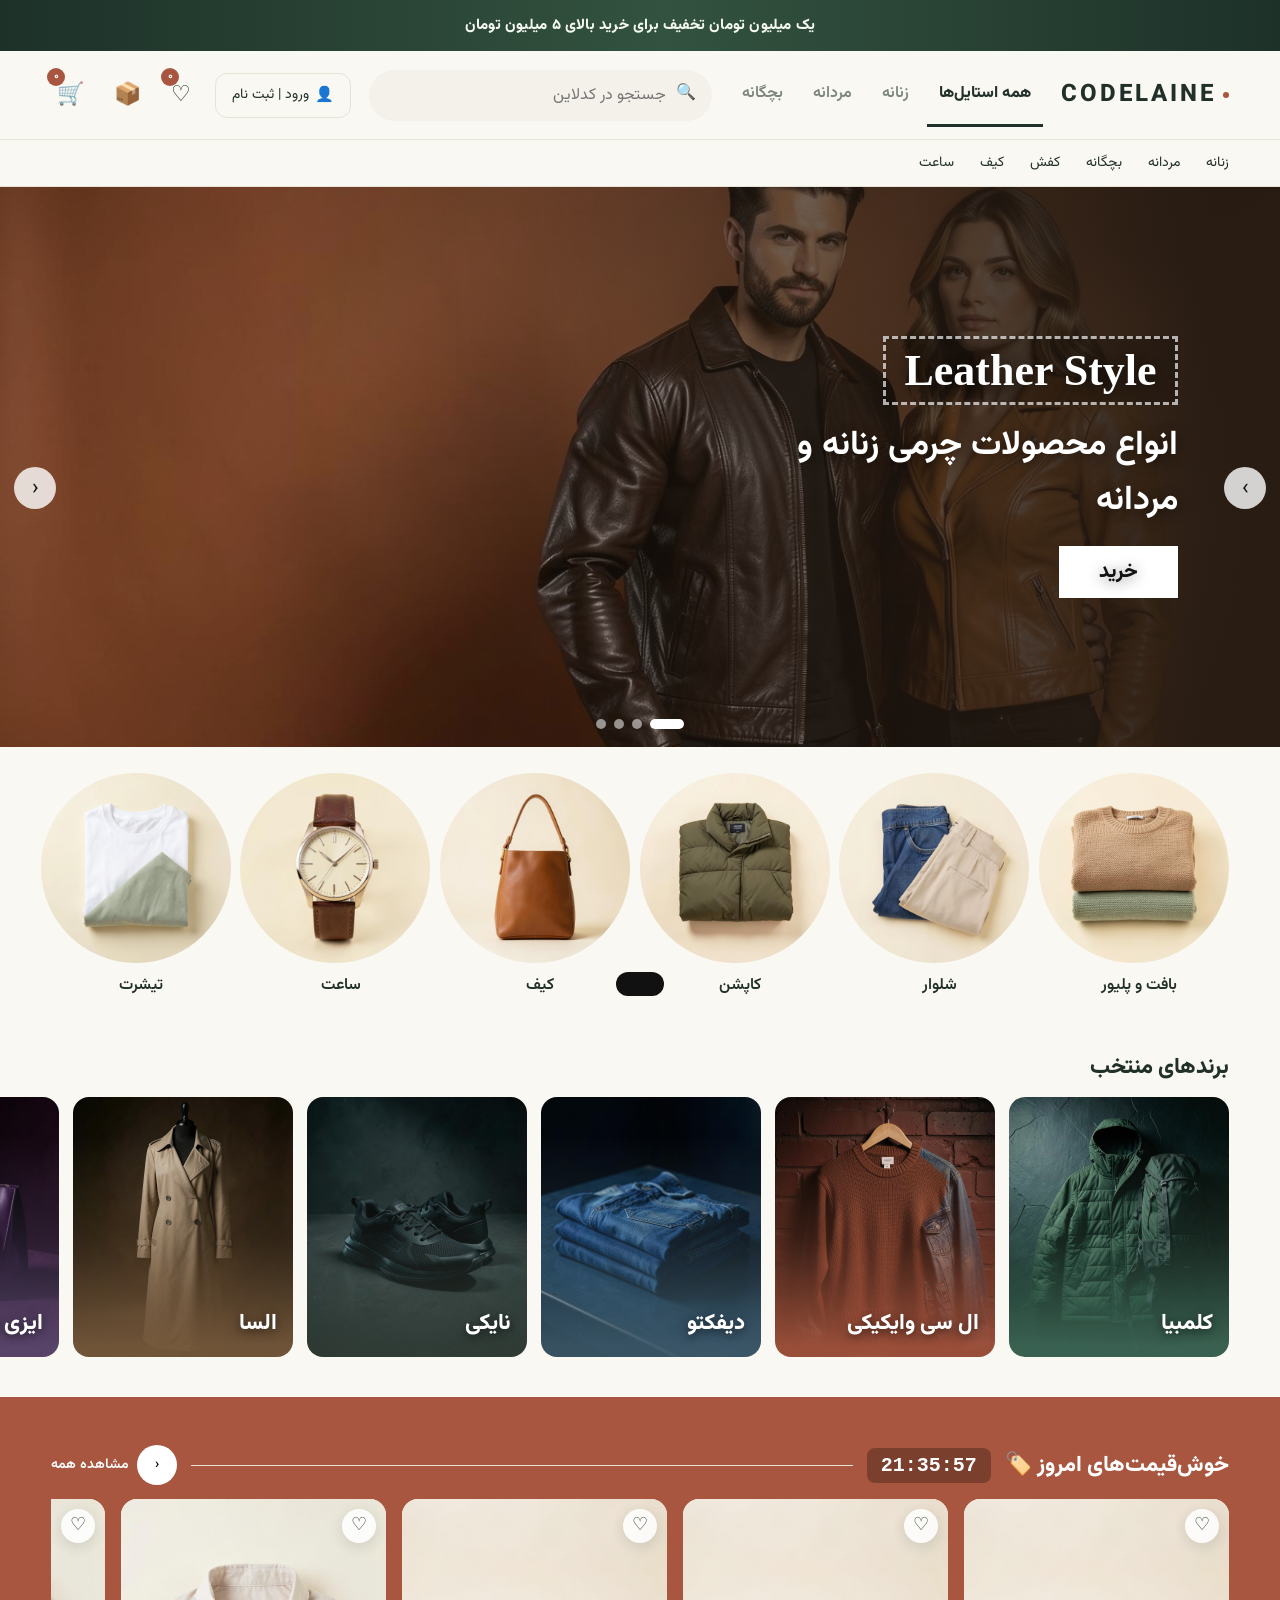
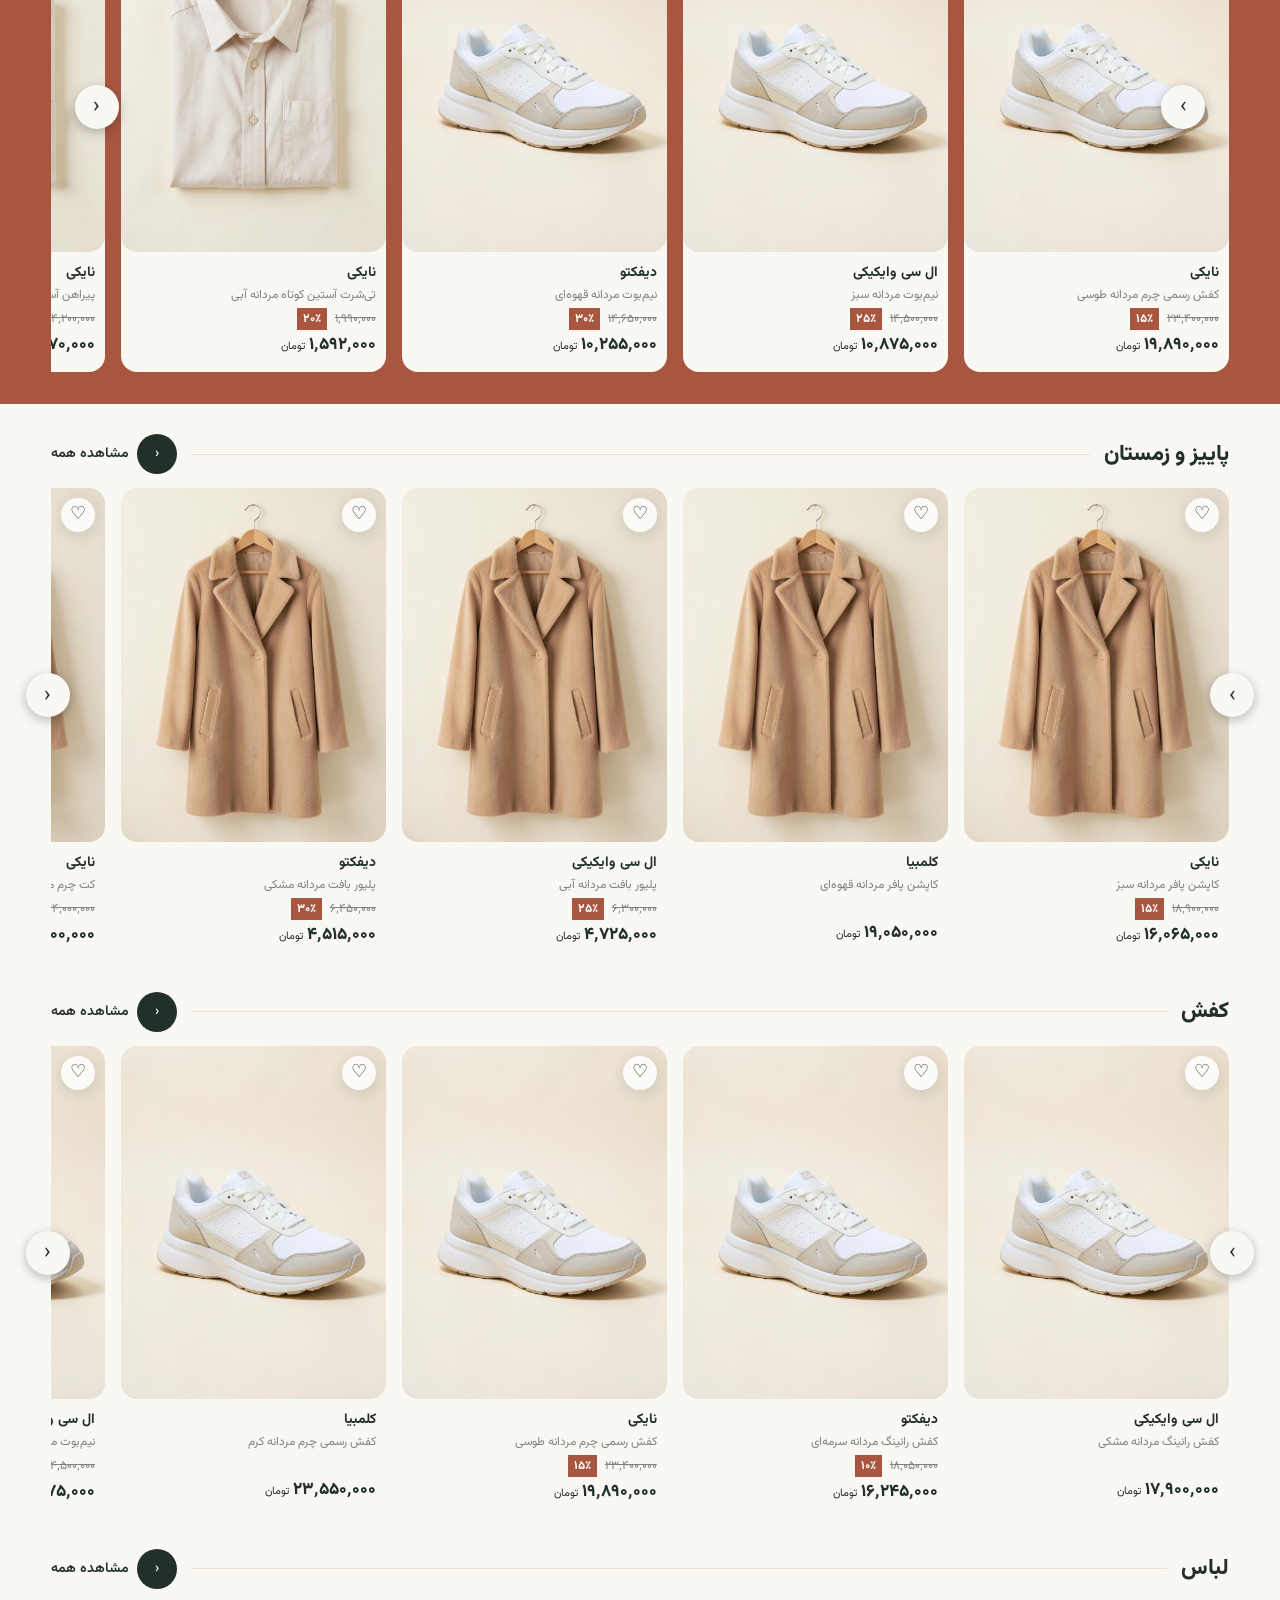
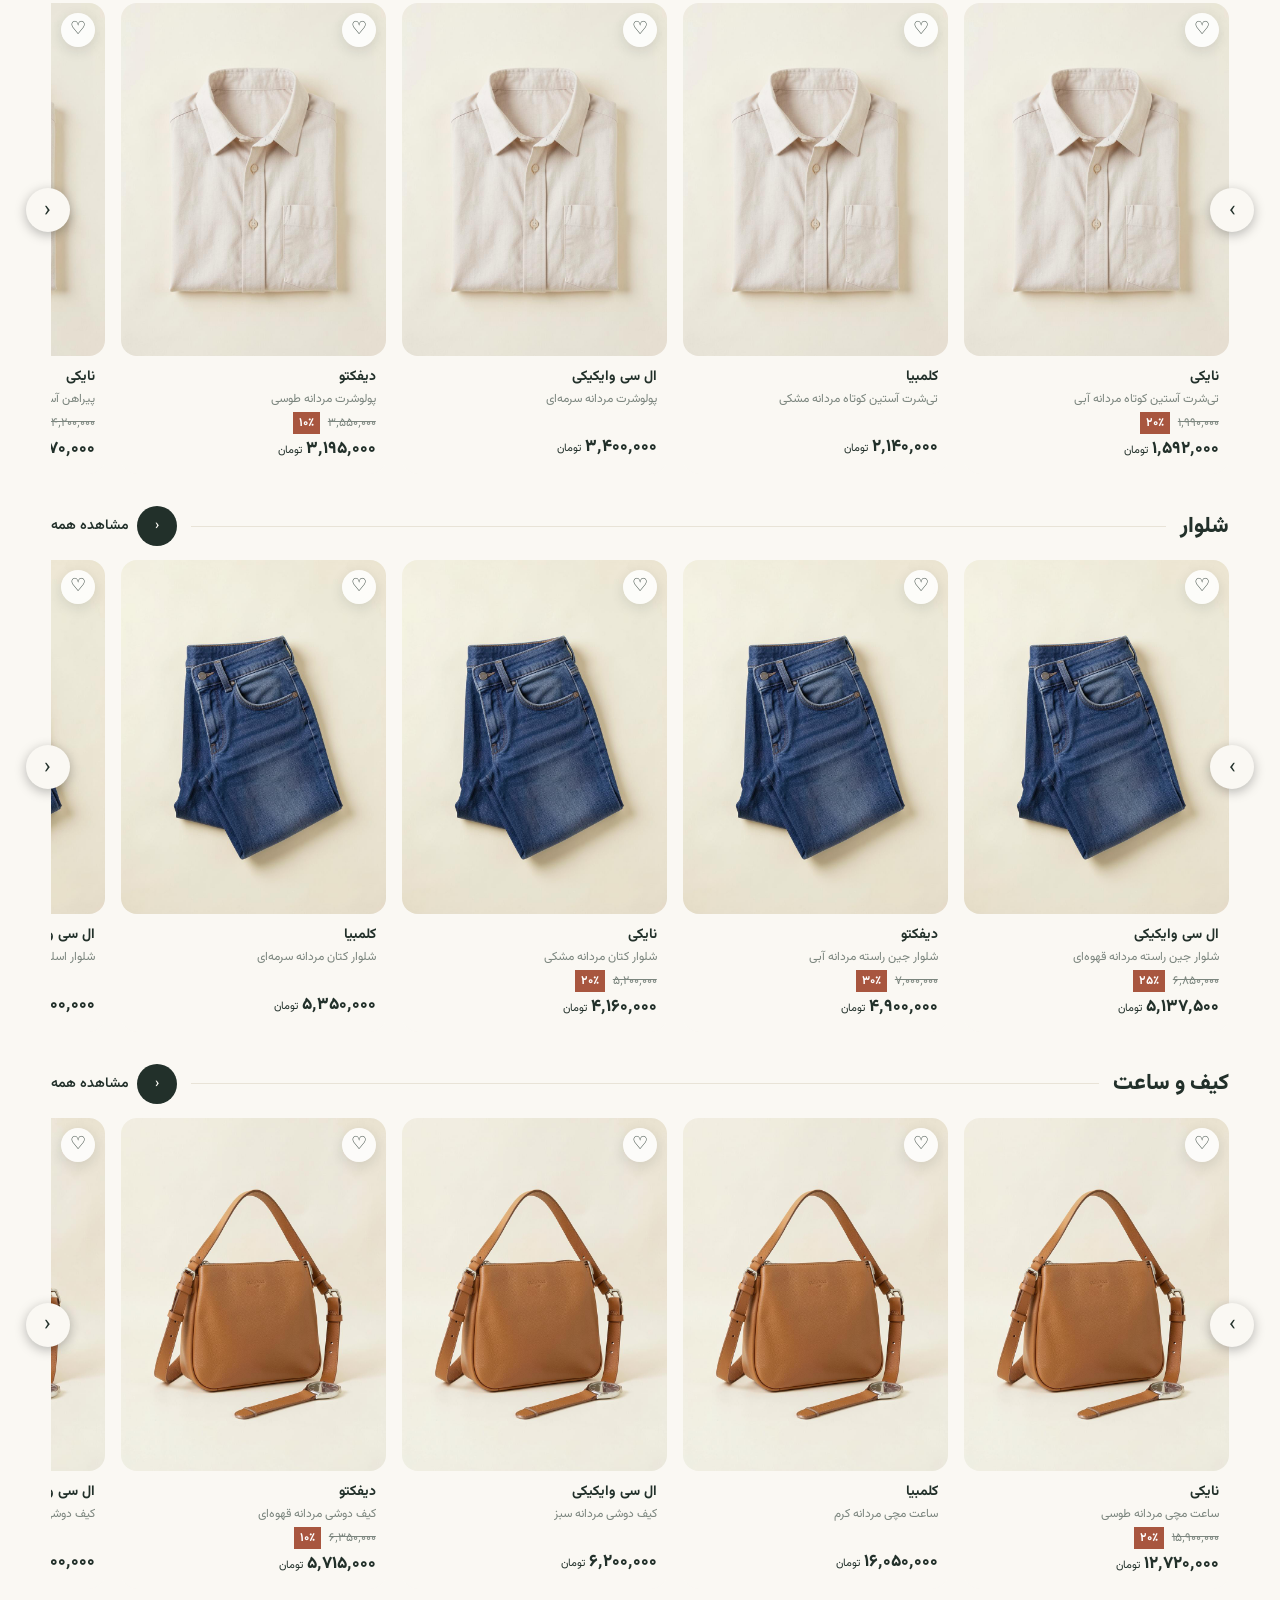
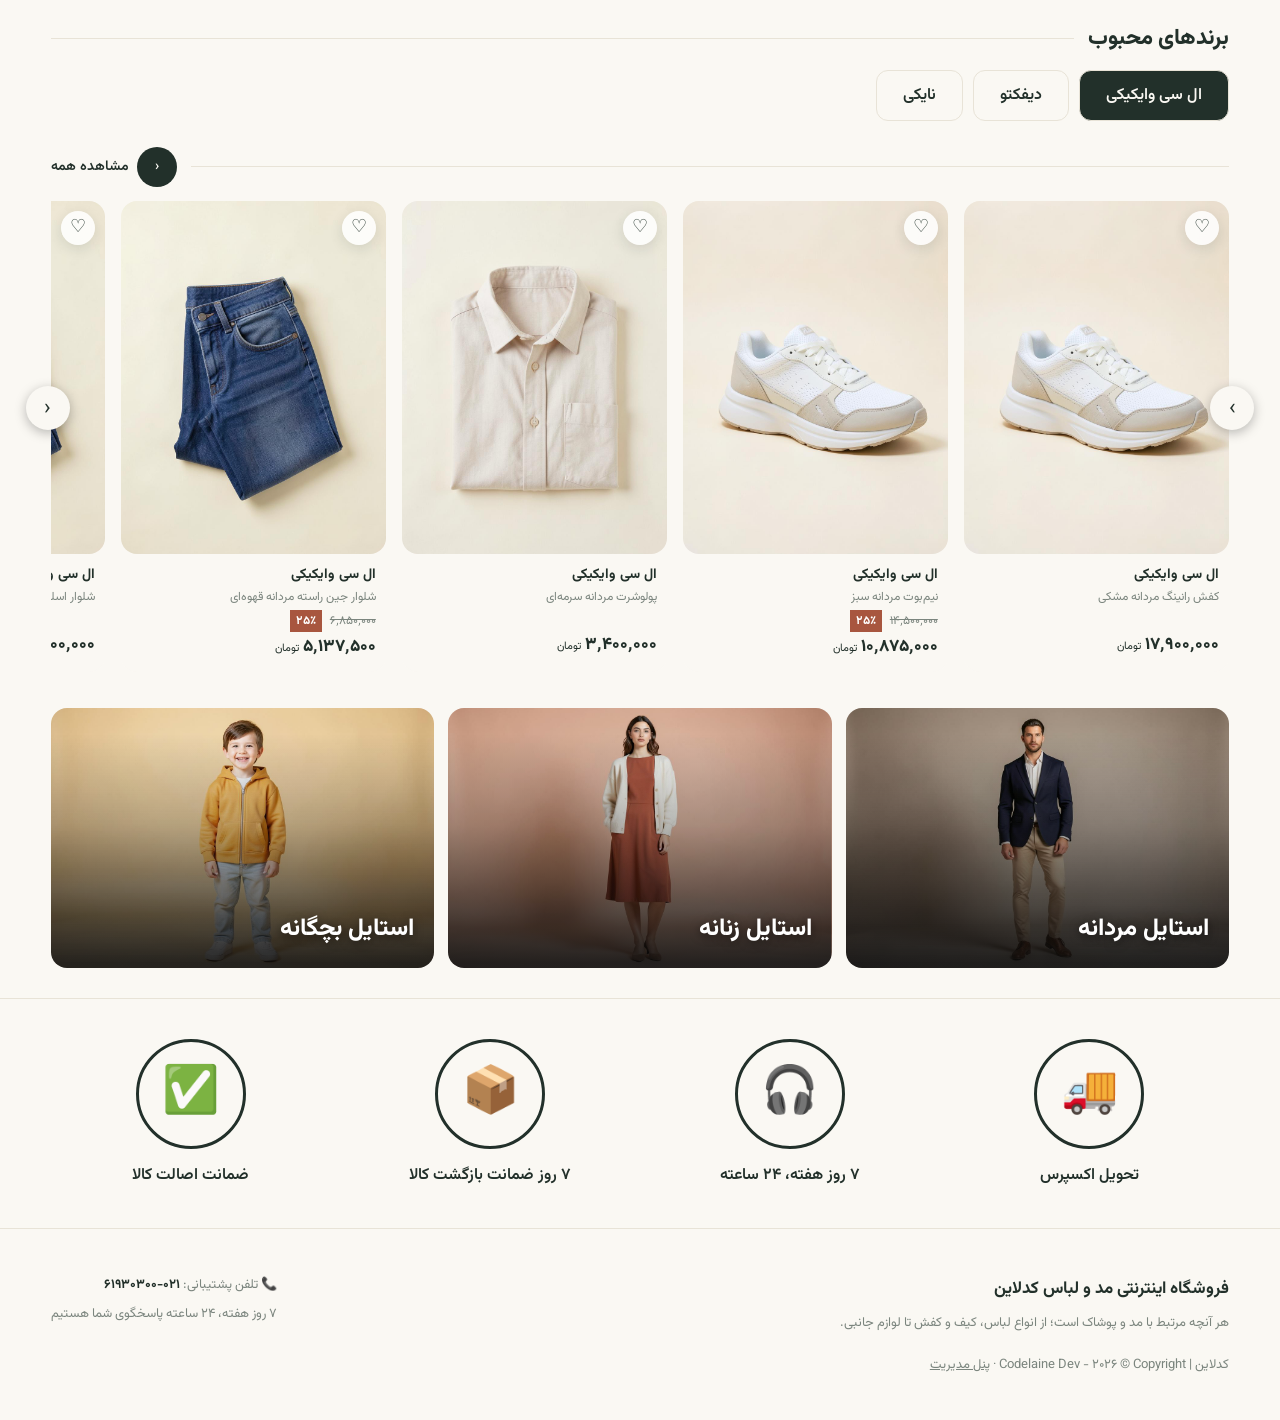
==== commit 3e1612f8: "Keep the old Pages URLs working after the frontend/ move" ====
--- a/index.html
+++ b/index.html
@@ -1,29 +1,17 @@
-<!doctype html>
-<html lang="fa" dir="rtl">
+<!DOCTYPE html>
+<html lang="fa">
   <head>
     <meta charset="utf-8" />
-    <meta
-      name="viewport"
-      content="width=device-width, initial-scale=1, viewport-fit=cover"
-    />
-    <title>کدلاین | فروشگاه اینترنتی مد و لباس</title>
-    <meta name="theme-color" content="#f7f4ee" />
-    <link rel="preconnect" href="https://fonts.googleapis.com" />
-    <link
-      href="https://fonts.googleapis.com/css2?family=Vazirmatn:wght@400;600;800&display=swap"
-      rel="stylesheet"
-    />
-    <link rel="stylesheet" href="css/style.css?v=4" />
+    <meta name="viewport" content="width=device-width, initial-scale=1" />
+    <title>کدلاین | Codelaine</title>
+    <!-- فایل واقعی فروشگاه در frontend/ است؛ این صفحه فقط آدرس قدیمی را
+         به آن منتقل می‌کند تا لینک‌های GitHub Pages همچنان کار کنند. -->
+    <meta http-equiv="refresh" content="0; url=frontend/index.html" />
+    <script>
+      location.replace("frontend/index.html");
+    </script>
   </head>
   <body>
-    <div id="site-header"></div>
-    <main id="app"></main>
-    <div id="site-overlays"></div>
-
-    <script src="js/utils.js?v=4"></script>
-    <script src="js/data.js?v=4"></script>
-    <script src="js/store.js?v=4"></script>
-    <script src="js/components.js?v=4"></script>
-    <script src="js/home.js?v=4"></script>
+    <p><a href="frontend/index.html">رفتن به فروشگاه</a></p>
   </body>
 </html>
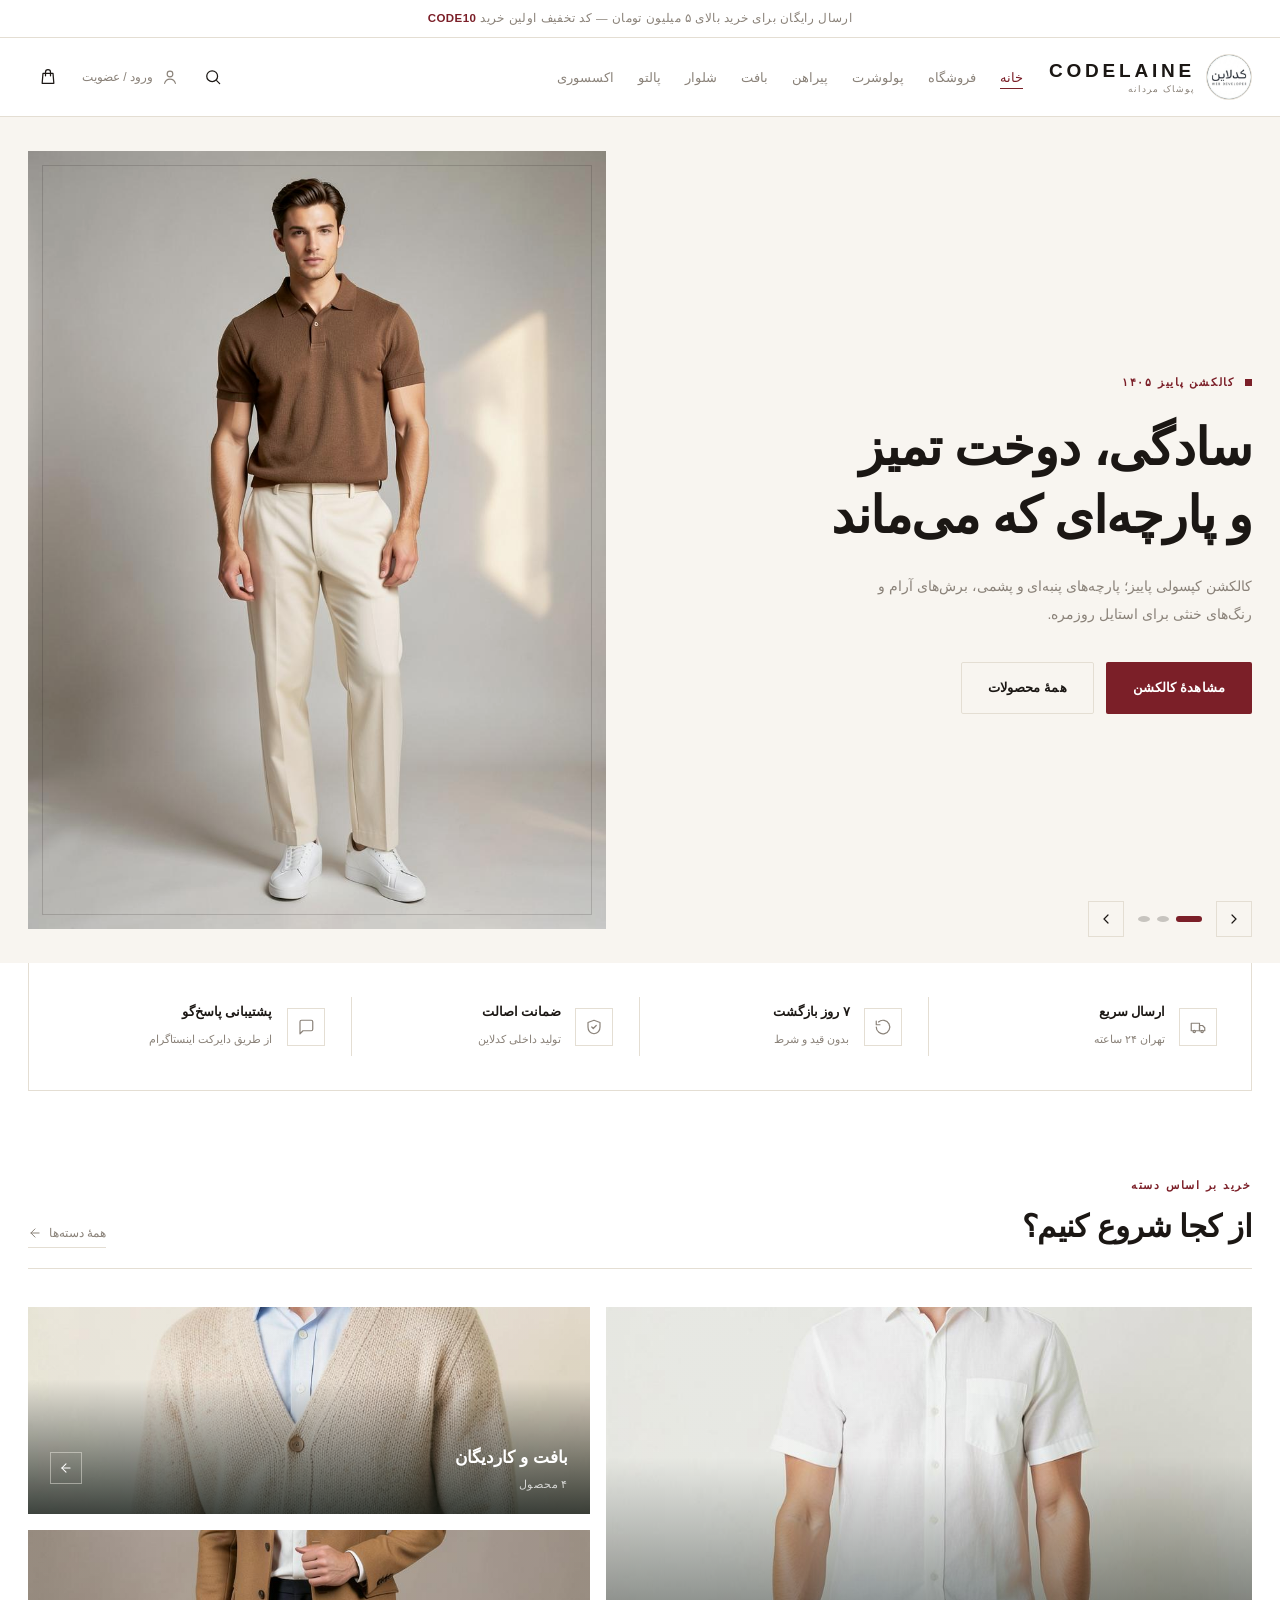
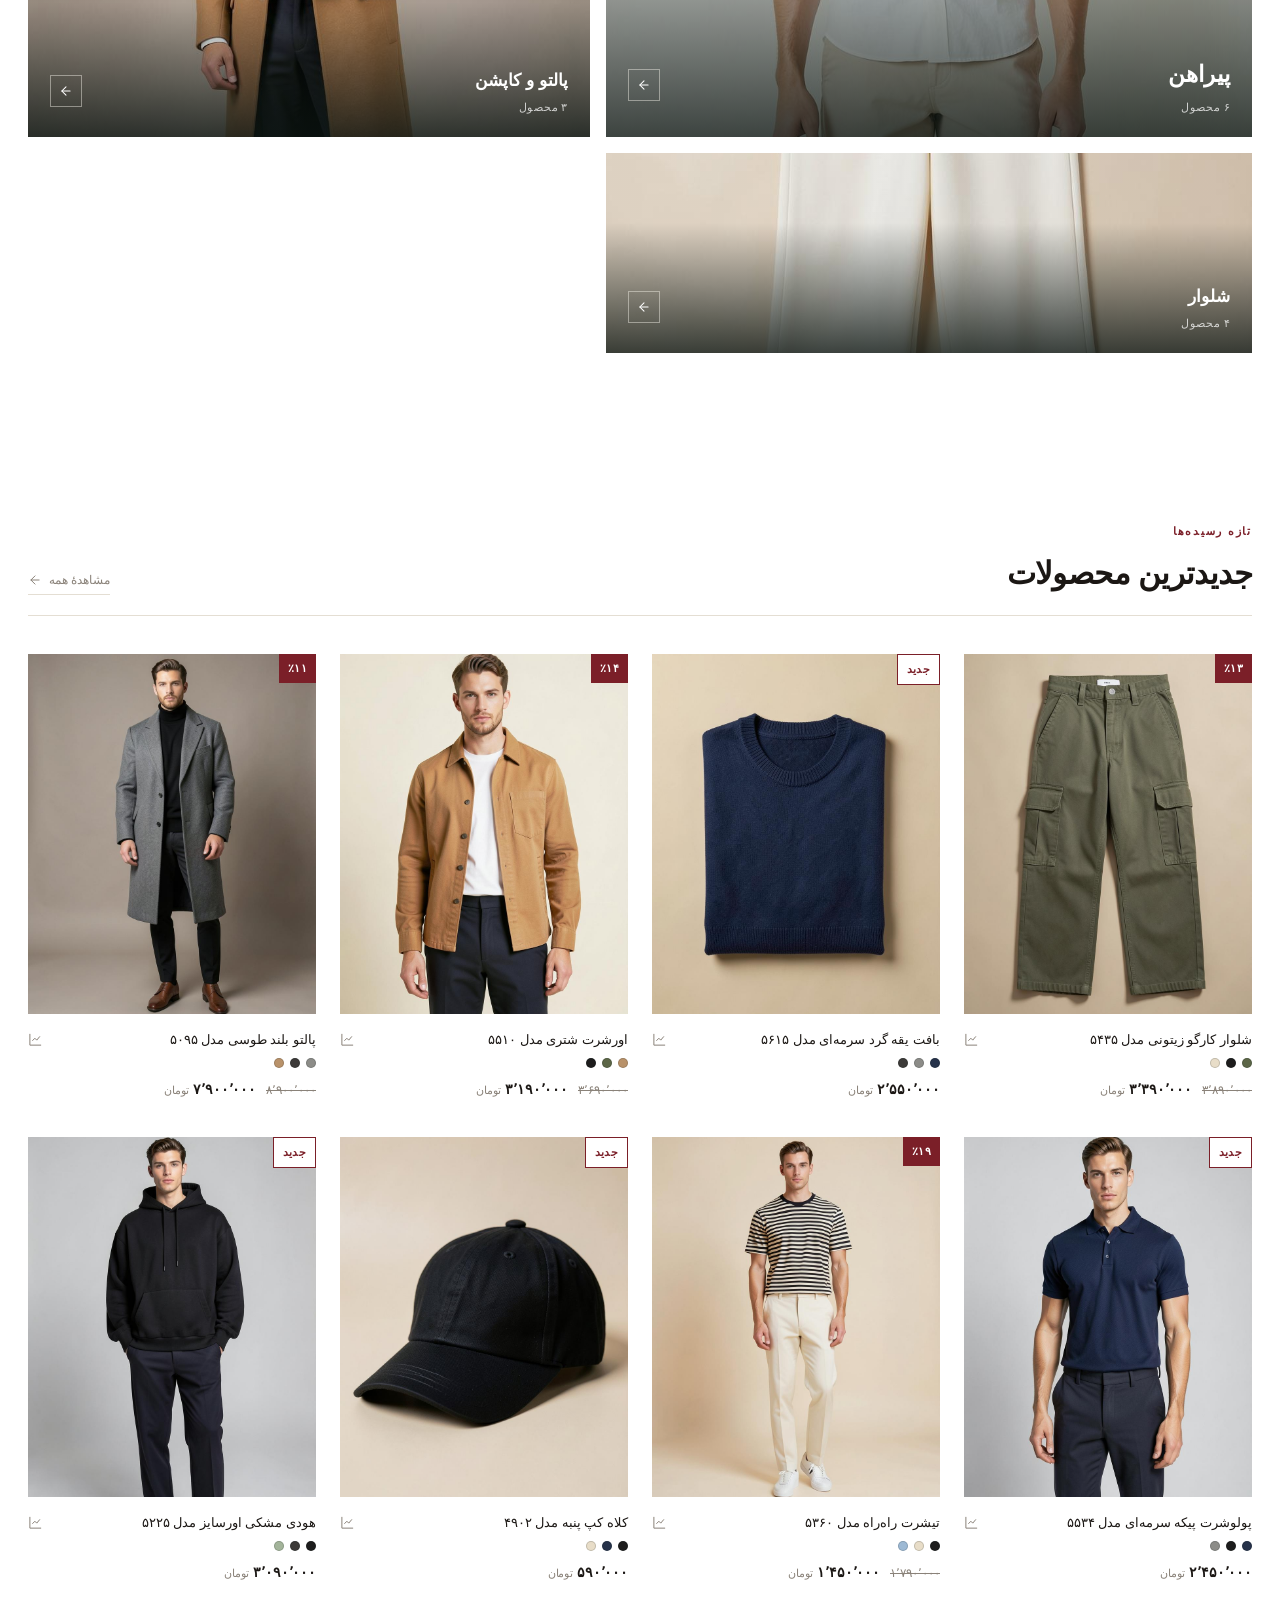
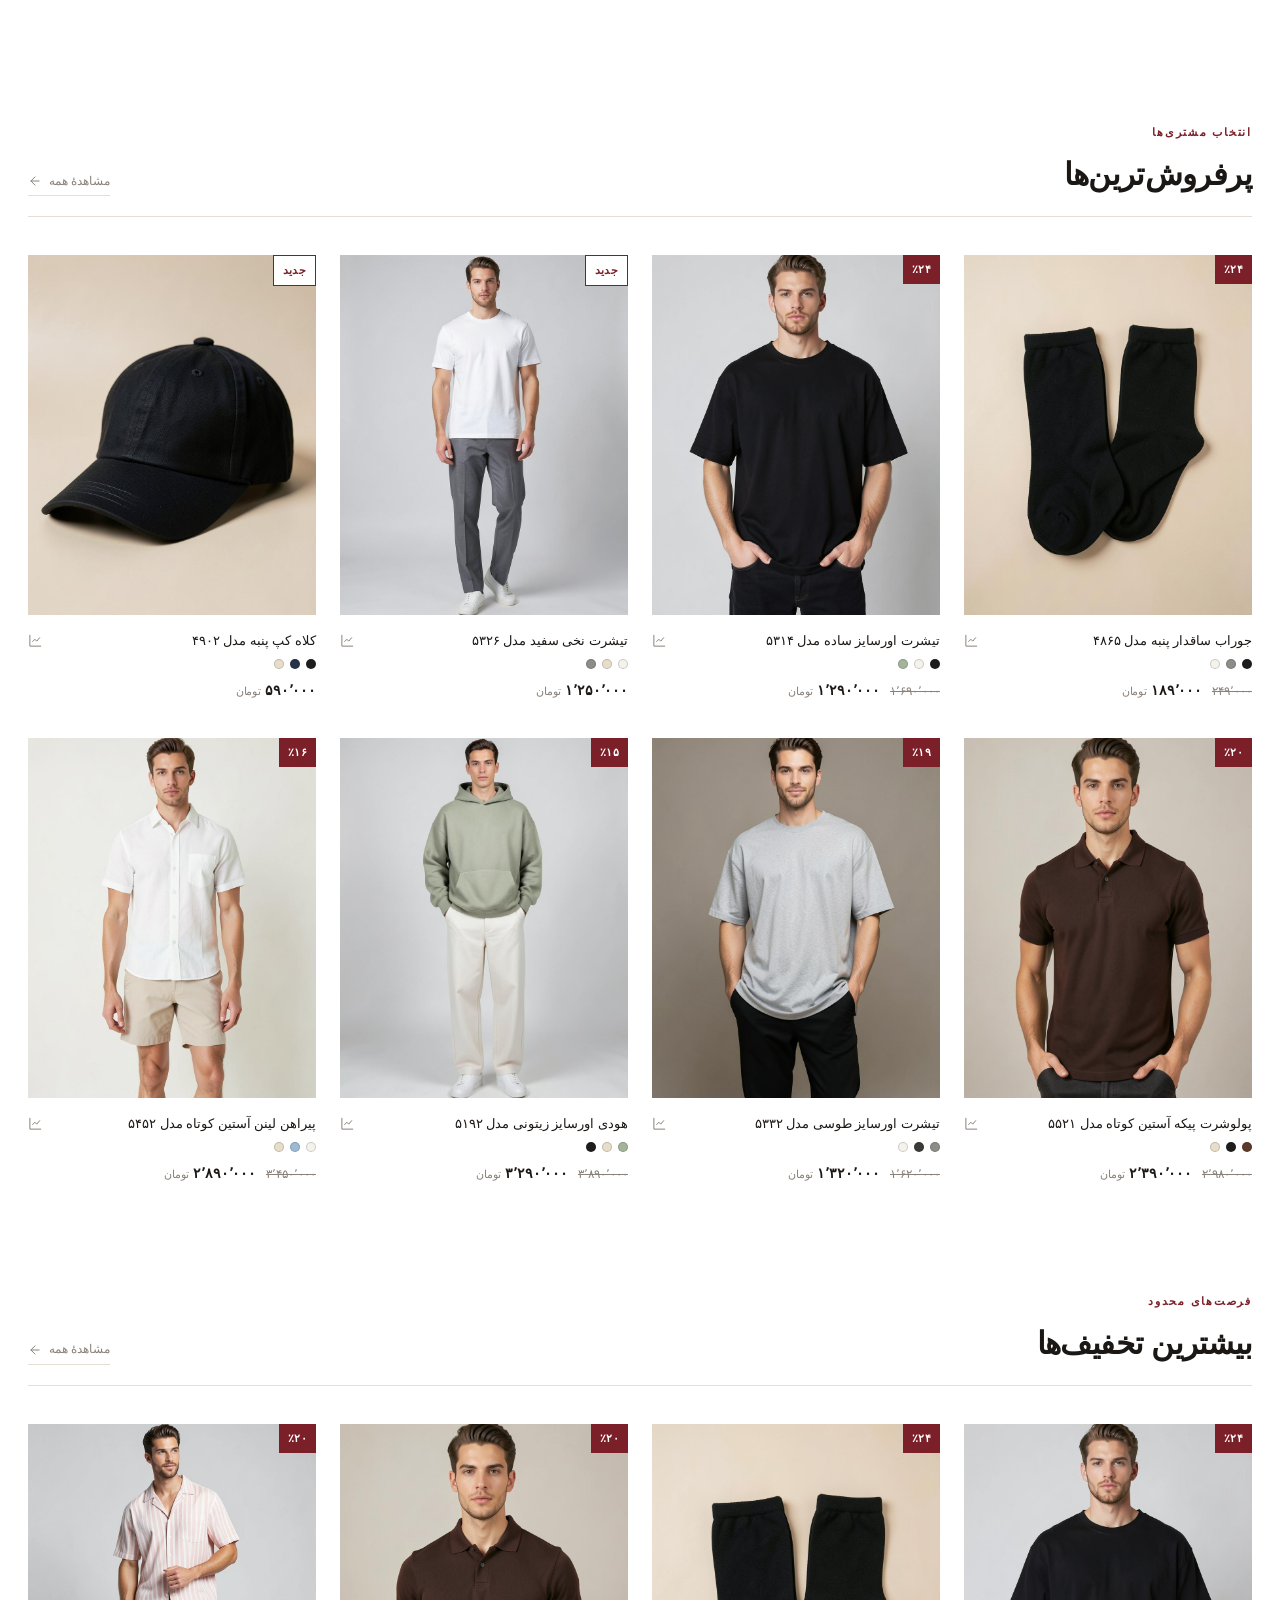
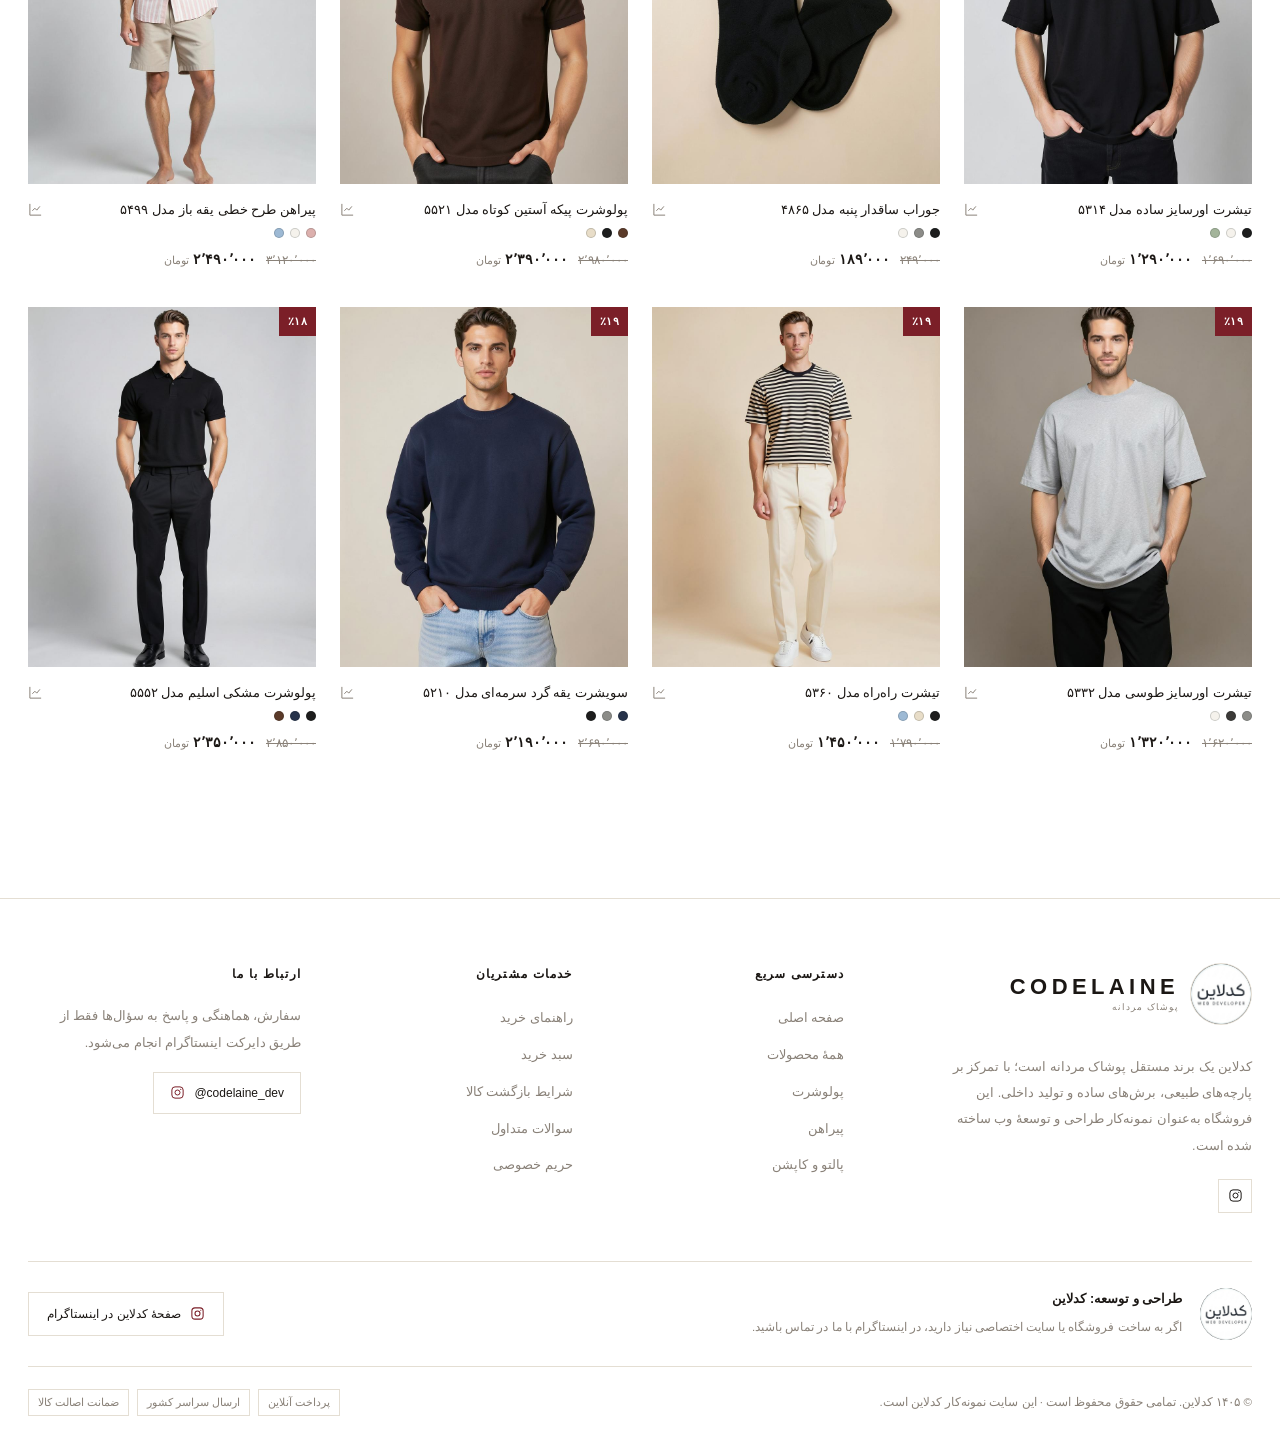
==== commit 340ecb41: "Add the static shop showcase under demo/ for the portfolio Publishes the cleaned-up static storefron" ====
--- a/index.html
+++ b/index.html
@@ -4,14 +4,14 @@
     <meta charset="utf-8" />
     <meta name="viewport" content="width=device-width, initial-scale=1" />
     <title>کدلاین | Codelaine</title>
-    <!-- فایل واقعی فروشگاه در frontend/ است؛ این صفحه فقط آدرس قدیمی را
-         به آن منتقل می‌کند تا لینک‌های GitHub Pages همچنان کار کنند. -->
-    <meta http-equiv="refresh" content="0; url=frontend/index.html" />
+    <!-- نمونه‌کار فروشگاه در demo/ است؛ این صفحه فقط آدرس قدیمی را به آن
+         منتقل می‌کند تا لینک‌های GitHub Pages همچنان کار کنند. -->
+    <meta http-equiv="refresh" content="0; url=demo/index.html" />
     <script>
-      location.replace("frontend/index.html");
+      location.replace("demo/index.html");
     </script>
   </head>
   <body>
-    <p><a href="frontend/index.html">رفتن به فروشگاه</a></p>
+    <p><a href="demo/index.html">رفتن به فروشگاه</a></p>
   </body>
 </html>
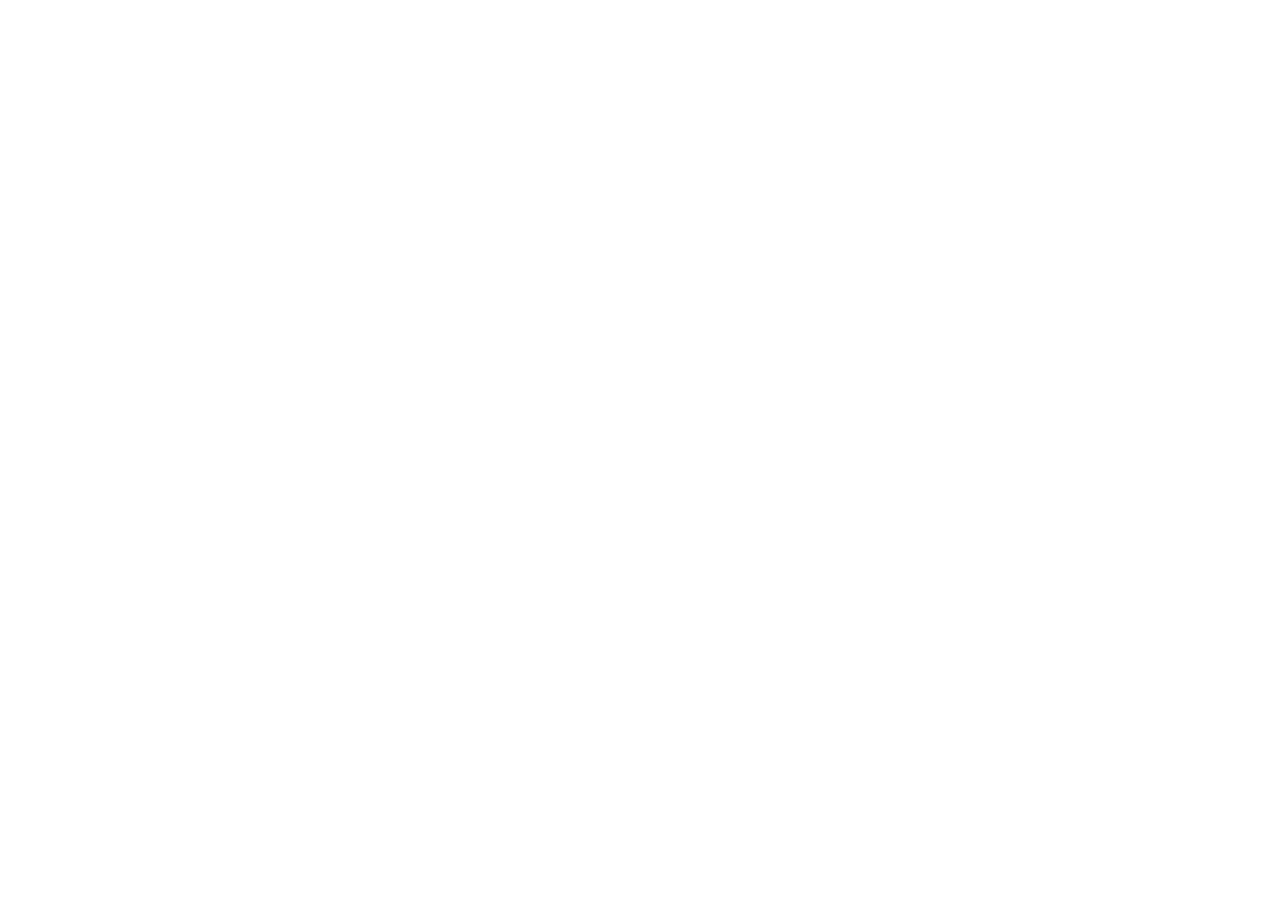
==== commit 62ed26fb: "Move the shop showcase to its own repository The static demo now lives in codelaine-shop with GitHub" ====
--- a/index.html
+++ b/index.html
@@ -6,12 +6,12 @@
     <title>کدلاین | Codelaine</title>
     <!-- نمونه‌کار فروشگاه در demo/ است؛ این صفحه فقط آدرس قدیمی را به آن
          منتقل می‌کند تا لینک‌های GitHub Pages همچنان کار کنند. -->
-    <meta http-equiv="refresh" content="0; url=demo/index.html" />
+    <meta http-equiv="refresh" content="0; url=https://taha01karimi-creator.github.io/codelaine-shop/" />
     <script>
-      location.replace("demo/index.html");
+      location.replace("https://taha01karimi-creator.github.io/codelaine-shop/");
     </script>
   </head>
   <body>
-    <p><a href="demo/index.html">رفتن به فروشگاه</a></p>
+    <p><a href="https://taha01karimi-creator.github.io/codelaine-shop/">رفتن به فروشگاه</a></p>
   </body>
 </html>
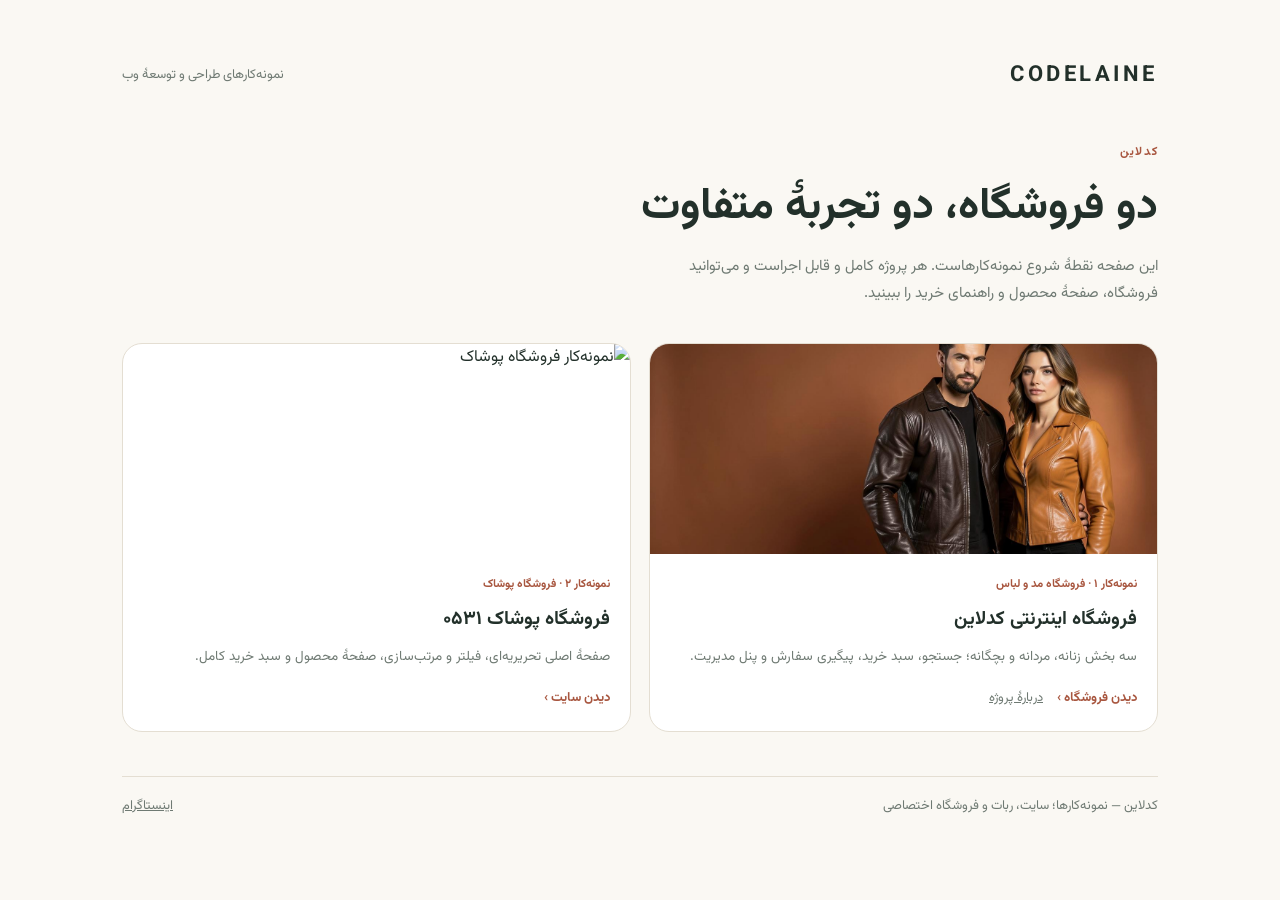
==== commit 58cd9500: "صفحهٔ محصول، درباره و راهنما، صفحهٔ شروع نمونه‌کارها و بهبود سئو" ====
--- a/index.html
+++ b/index.html
@@ -1,17 +1,119 @@
-<!DOCTYPE html>
-<html lang="fa">
+<!doctype html>
+<html lang="fa" dir="rtl">
   <head>
     <meta charset="utf-8" />
     <meta name="viewport" content="width=device-width, initial-scale=1" />
-    <title>کدلاین | Codelaine</title>
-    <!-- نمونه‌کار فروشگاه در demo/ است؛ این صفحه فقط آدرس قدیمی را به آن
-         منتقل می‌کند تا لینک‌های GitHub Pages همچنان کار کنند. -->
-    <meta http-equiv="refresh" content="0; url=https://taha01karimi-creator.github.io/codelaine-shop/" />
-    <script>
-      location.replace("https://taha01karimi-creator.github.io/codelaine-shop/");
-    </script>
+    <title>کدلاین | نمونه‌کارهای طراحی و توسعهٔ وب</title>
+    <meta name="description" content="نمونه‌کارهای کدلاین: فروشگاه مد و لباس و فروشگاه پوشاک؛ طراحی رابط، فرانت‌اند و بک‌اند." />
+    <meta name="theme-color" content="#faf8f3" />
+    <link rel="icon" type="image/svg+xml" href="frontend/favicon.svg" />
+    <link rel="canonical" href="https://taha01karimi-creator.github.io/poshak.1/" />
+    <meta property="og:type" content="website" />
+    <meta property="og:site_name" content="کدلاین" />
+    <meta property="og:title" content="کدلاین | نمونه‌کارهای طراحی و توسعهٔ وب" />
+    <meta property="og:description" content="دو نمونه‌کار فروشگاهی با طراحی اختصاصی، فرانت‌اند بدون فریم‌ورک و بک‌اند Flask." />
+    <meta property="og:url" content="https://taha01karimi-creator.github.io/poshak.1/" />
+    <meta property="og:image" content="https://taha01karimi-creator.github.io/poshak.1/frontend/images/hero/leather.jpg" />
+    <meta name="twitter:card" content="summary_large_image" />
+    <link rel="preconnect" href="https://fonts.googleapis.com" />
+    <link href="https://fonts.googleapis.com/css2?family=Vazirmatn:wght@400;600;800&display=swap" rel="stylesheet" />
+    <style>
+      :root {
+        --bg: #faf8f3;
+        --fg: #22302a;
+        --mut: #6f7a73;
+        --line: #e4ded2;
+        --red: #a8563f;
+      }
+      * { box-sizing: border-box; }
+      body {
+        margin: 0;
+        background: var(--bg);
+        color: var(--fg);
+        font-family: Vazirmatn, Tahoma, sans-serif;
+        line-height: 1.8;
+      }
+      .wrap { max-width: 1080px; margin: auto; padding: 56px 22px 72px; }
+      .brand {
+        display: flex; align-items: center; justify-content: space-between;
+        gap: 14px; flex-wrap: wrap; margin-bottom: 46px;
+      }
+      .brand strong { font-size: 22px; letter-spacing: 0.16em; }
+      .brand span { color: var(--mut); font-size: 13px; }
+      .eyebrow { color: var(--red); font-size: 12px; font-weight: 700; letter-spacing: 0.1em; }
+      h1 { font-size: clamp(28px, 5vw, 44px); line-height: 1.5; margin: 8px 0 12px; }
+      .lead { color: var(--mut); max-width: 62ch; font-size: 15px; margin: 0; }
+      .cards { display: grid; grid-template-columns: 1fr 1fr; gap: 18px; margin-top: 36px; }
+      .card {
+        position: relative;
+        border: 1px solid var(--line); border-radius: 20px; background: #fff;
+        overflow: hidden; display: flex; flex-direction: column;
+        text-decoration: none; color: inherit;
+        transition: transform 0.25s ease, box-shadow 0.25s ease;
+      }
+      .card:hover { transform: translateY(-4px); box-shadow: 0 18px 40px #22302a14; }
+      .card__hit { position: absolute; inset: 0; z-index: 1; }
+      .card img { width: 100%; height: 210px; object-fit: cover; display: block; }
+      .card__body { padding: 20px; display: flex; flex-direction: column; gap: 8px; flex: 1; }
+      .card__tag { font-size: 11.5px; color: var(--red); font-weight: 700; }
+      .card h2 { font-size: 19px; margin: 0; }
+      .card p { margin: 0; color: var(--mut); font-size: 13.5px; }
+      .card__links { margin-top: auto; display: flex; gap: 14px; font-size: 13px; padding-top: 10px; }
+      .card__links span { color: var(--red); font-weight: 700; }
+      .card__links a { color: var(--mut); }
+      .card__sub { position: relative; z-index: 2; }
+      footer { margin-top: 44px; border-top: 1px solid var(--line); padding-top: 18px; color: var(--mut); font-size: 13px; display: flex; justify-content: space-between; gap: 14px; flex-wrap: wrap; }
+      footer a { color: inherit; }
+      @media (max-width: 760px) { .cards { grid-template-columns: 1fr; } }
+    </style>
   </head>
   <body>
-    <p><a href="https://taha01karimi-creator.github.io/codelaine-shop/">رفتن به فروشگاه</a></p>
+    <div class="wrap">
+      <div class="brand">
+        <strong>CODELAINE</strong>
+        <span>نمونه‌کارهای طراحی و توسعهٔ وب</span>
+      </div>
+
+      <p class="eyebrow">کدلاین</p>
+      <h1>دو فروشگاه، دو تجربهٔ متفاوت</h1>
+      <p class="lead">
+        این صفحه نقطهٔ شروع نمونه‌کارهاست. هر پروژه کامل و قابل اجراست و می‌توانید فروشگاه،
+        صفحهٔ محصول و راهنمای خرید را ببینید.
+      </p>
+
+      <div class="cards">
+        <div class="card">
+          <a class="card__hit" href="frontend/index.html" aria-label="دیدن نمونه‌کار فروشگاه مد و لباس"></a>
+          <img src="frontend/images/hero/leather.jpg" alt="نمونه‌کار فروشگاه مد و لباس" />
+          <div class="card__body">
+            <span class="card__tag">نمونه‌کار ۱ · فروشگاه مد و لباس</span>
+            <h2>فروشگاه اینترنتی کدلاین</h2>
+            <p>سه بخش زنانه، مردانه و بچگانه؛ جستجو، سبد خرید، پیگیری سفارش و پنل مدیریت.</p>
+            <div class="card__links">
+              <span>دیدن فروشگاه ›</span>
+              <a class="card__sub" href="frontend/about.html">دربارهٔ پروژه</a>
+            </div>
+          </div>
+        </div>
+
+        <div class="card">
+          <a class="card__hit" href="https://taha01karimi-creator.github.io/0531/" aria-label="دیدن نمونه‌کار فروشگاه پوشاک"></a>
+          <img src="https://taha01karimi-creator.github.io/0531/assets/img/hero-1.jpg" alt="نمونه‌کار فروشگاه پوشاک" />
+          <div class="card__body">
+            <span class="card__tag">نمونه‌کار ۲ · فروشگاه پوشاک</span>
+            <h2>فروشگاه پوشاک ۰۵۳۱</h2>
+            <p>صفحهٔ اصلی تحریریه‌ای، فیلتر و مرتب‌سازی، صفحهٔ محصول و سبد خرید کامل.</p>
+            <div class="card__links">
+              <span>دیدن سایت ›</span>
+            </div>
+          </div>
+        </div>
+      </div>
+
+      <footer>
+        <span>کدلاین — نمونه‌کارها؛ سایت، ربات و فروشگاه اختصاصی</span>
+        <a href="https://instagram.com/codelaine_dev" target="_blank" rel="noopener">اینستاگرام</a>
+      </footer>
+    </div>
   </body>
 </html>
